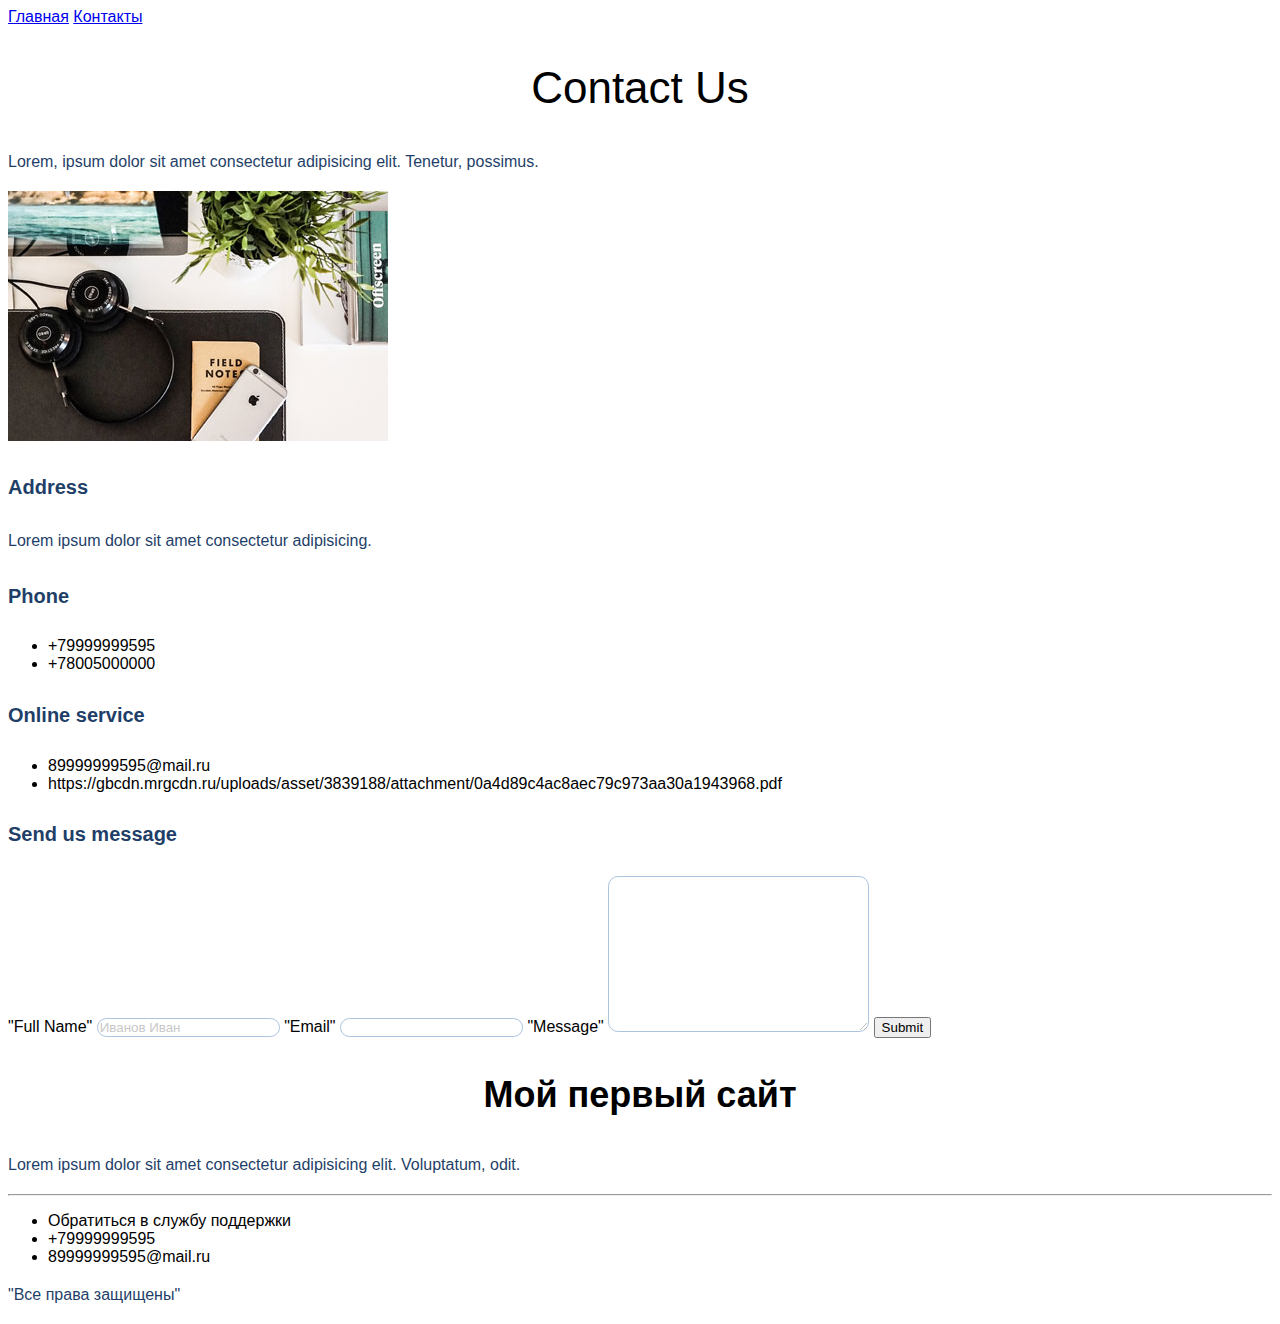
==== contact.html @ 719c1f3f "added classes & styles" ====
<!DOCTYPE html>
<html lang="en">

<head>
    <meta charset="UTF-8">
    <meta http-equiv="X-UA-Compatible" content="IE=edge">
    <meta name="viewport" content="width=device-width, initial-scale=1.0">
    <title>Document</title>
    <link rel="stylesheet" href="style.css">
</head>

<body>
    <div class="top">
        <div class="menu">
            <a href="index.html">Главная</a>
            <a href="contact.html">Контакты</a>
        </div>
    </div>
    <h2 class="heading_Contact">Contact Us</h2>
    <p class='paragraph'>Lorem, ipsum dolor sit amet consectetur adipisicing elit. Tenetur, possimus.</p>
    <img src="image/desktop.jpg" alt="desktop">
    <h4 class="heading_Small">Address</h4>
    <p class="paragraph">Lorem ipsum dolor sit amet consectetur adipisicing.</p>
    <h4 class="heading_Small">Phone</h4>
    <ul>
        <li>+79999999595</li>
        <li>+78005000000</li>
    </ul>
    <h4 class="heading_Small">Online service</h4>
    <ul>
        <li>89999999595@mail.ru</li>
        <li>https://gbcdn.mrgcdn.ru/uploads/asset/3839188/attachment/0a4d89c4ac8aec79c973aa30a1943968.pdf</li>
    </ul>
    <h4 class="heading_Small">Send us message</h4>
    <form action="#">
        "Full Name"
        <input class="input" type="text" placeholder="Иванов Иван">
        "Email"
        <input class="input" type="email">
        "Message"
        <textarea class="input" name="message" id="" cols="30" rows="10"></textarea>
        <button class=".button_Form" type="submit">Submit</button>
    </form>
    <script type="text/javascript" charset="utf-8" async
        src="https://api-maps.yandex.ru/services/constructor/1.0/js/?um=constructor%3Af380bbf35708a06330177590376b1c4d9c4ef897fdb4c2c6bf25a6682090e16a&amp;width=100%25&amp;height=400&amp;lang=ru_RU&amp;scroll=true"></script>

    <div class="footer">
        <h3 class="heading">Мой первый сайт</h3>
        <p class="paragraph">Lorem ipsum dolor sit amet consectetur adipisicing elit. Voluptatum, odit.</p>
        <hr>
        <ul>
            <li>Обратиться в службу поддержки</li>
            <li>+79999999595</li>
            <li>89999999595@mail.ru</li>
        </ul>
        <p class="paragraph">"Все права защищены"</p>
    </div>

</body>

</html>
---- style.css ----
* {
    font-family: sans-serif;
}

.paragraph {
    font-size: 16px;
    line-height: 26px;
    color: #1f3f68;
}
.heading_Top {
    font-size: 64px;
    color: #1f3f68;
}
.heading_Contact {
    font-weight: 500;
    font-size: 44px;
    text-align: center;
}
.heading {
    font-size: 36px;
    text-align: center;
}
.heading_Small {
    font-size: 20px;
    line-height: 30px;
    color: #1f3f68;
}
.input {
    border: 1px solid #356EAD;
    box-sizing: border-box;
    border-radius: 10px;
    opacity: 0.4;
}
.button_Form {
    background: #5a98d0;
    box-shadow: 5px 20px 50px rgba(16, 112, 177, 0.2); 
    border-radius: 10px;
    font-weight: 500;
    font-size: 16px;
    line-height: 26px;
    text-align: center;
    color: #fff;
    text-transform: uppercase;
}
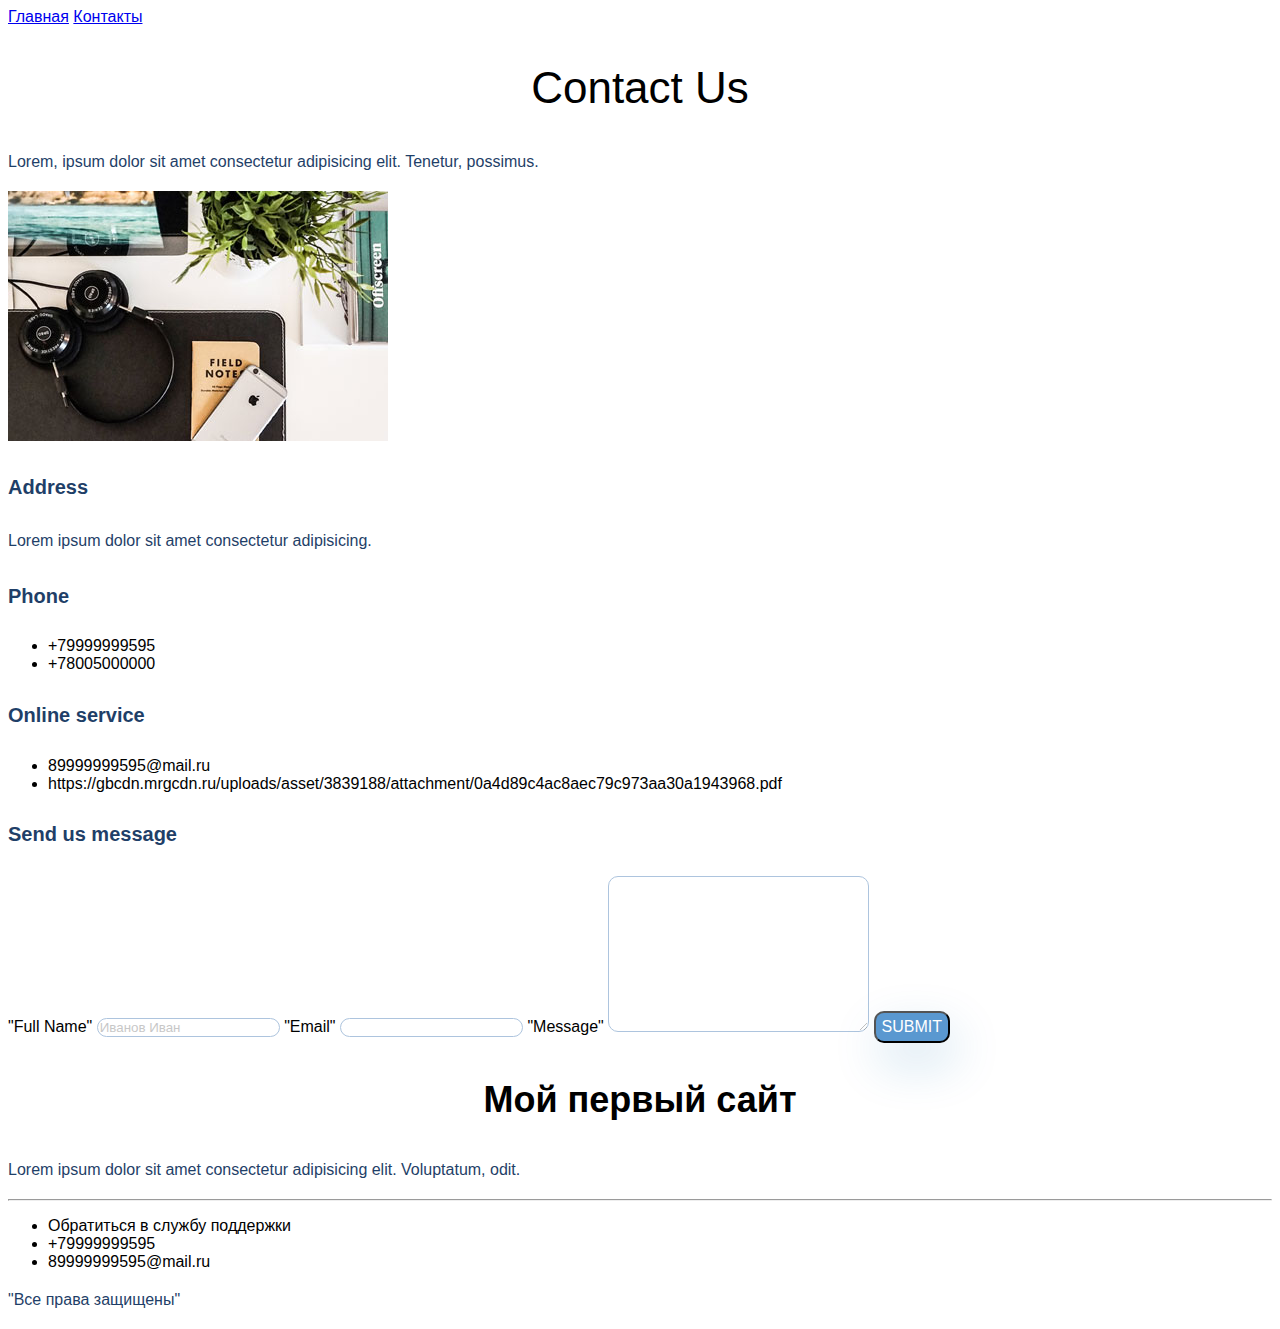
==== commit 67596c74: "some update contact.html" ====
--- a/contact.html
+++ b/contact.html
@@ -39,7 +39,7 @@
         <input class="input" type="email">
         "Message"
         <textarea class="input" name="message" id="" cols="30" rows="10"></textarea>
-        <button class=".button_Form" type="submit">Submit</button>
+        <button class="button_Form" type="submit">Submit</button>
     </form>
     <script type="text/javascript" charset="utf-8" async
         src="https://api-maps.yandex.ru/services/constructor/1.0/js/?um=constructor%3Af380bbf35708a06330177590376b1c4d9c4ef897fdb4c2c6bf25a6682090e16a&amp;width=100%25&amp;height=400&amp;lang=ru_RU&amp;scroll=true"></script>
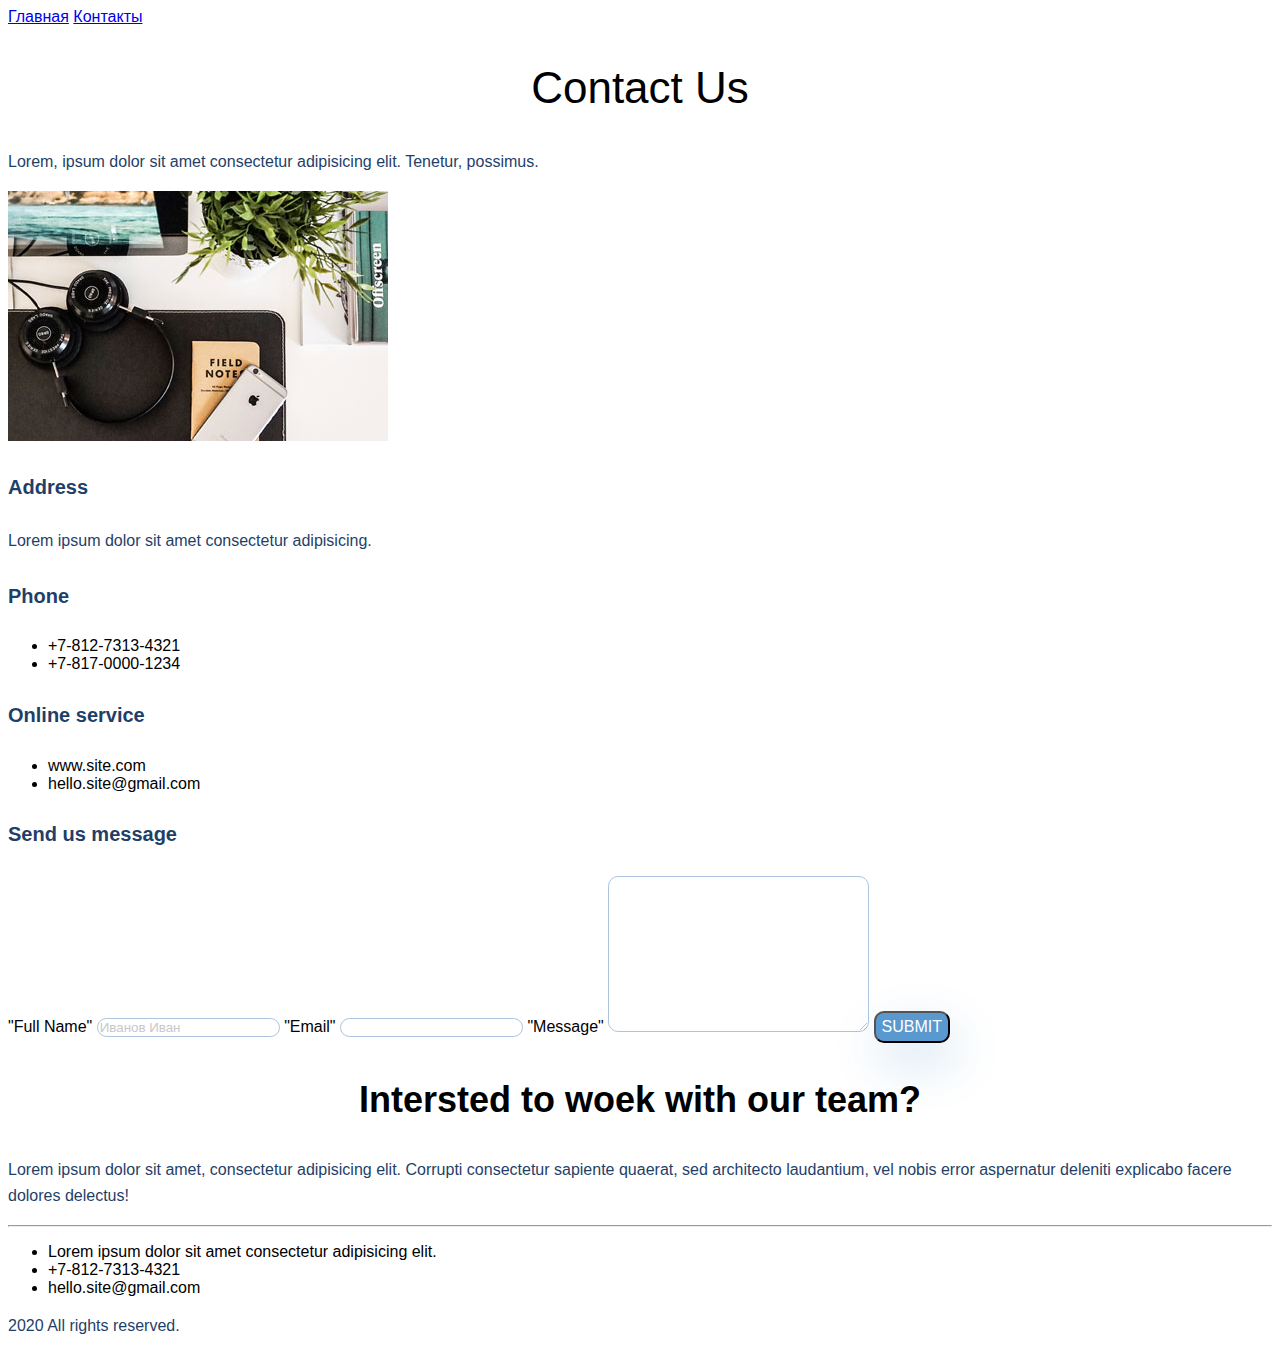
==== commit 99dbf8be: "added blocks contact.html & index.html" ====
--- a/contact.html
+++ b/contact.html
@@ -15,45 +15,67 @@
             <a href="index.html">Главная</a>
             <a href="contact.html">Контакты</a>
         </div>
+        <div class="top__text">
+            <h2 class="heading__contact-us">Contact Us</h2>
+            <p class='paragraph'>Lorem, ipsum dolor sit amet consectetur adipisicing elit. Tenetur, possimus.</p>
+        </div>
     </div>
-    <h2 class="heading_Contact">Contact Us</h2>
-    <p class='paragraph'>Lorem, ipsum dolor sit amet consectetur adipisicing elit. Tenetur, possimus.</p>
-    <img src="image/desktop.jpg" alt="desktop">
-    <h4 class="heading_Small">Address</h4>
-    <p class="paragraph">Lorem ipsum dolor sit amet consectetur adipisicing.</p>
-    <h4 class="heading_Small">Phone</h4>
-    <ul>
-        <li>+79999999595</li>
-        <li>+78005000000</li>
-    </ul>
-    <h4 class="heading_Small">Online service</h4>
-    <ul>
-        <li>89999999595@mail.ru</li>
-        <li>https://gbcdn.mrgcdn.ru/uploads/asset/3839188/attachment/0a4d89c4ac8aec79c973aa30a1943968.pdf</li>
-    </ul>
-    <h4 class="heading_Small">Send us message</h4>
-    <form action="#">
-        "Full Name"
-        <input class="input" type="text" placeholder="Иванов Иван">
-        "Email"
-        <input class="input" type="email">
-        "Message"
-        <textarea class="input" name="message" id="" cols="30" rows="10"></textarea>
-        <button class="button_Form" type="submit">Submit</button>
-    </form>
-    <script type="text/javascript" charset="utf-8" async
-        src="https://api-maps.yandex.ru/services/constructor/1.0/js/?um=constructor%3Af380bbf35708a06330177590376b1c4d9c4ef897fdb4c2c6bf25a6682090e16a&amp;width=100%25&amp;height=400&amp;lang=ru_RU&amp;scroll=true"></script>
+
+    <div class="contact__block">
+        <div class="contact__block_info">
+            <img src="image/desktop.jpg" alt="desktop">
+            <h4 class="heading__small">Address</h4>
+            <p class="paragraph">Lorem ipsum dolor sit amet consectetur adipisicing.</p>
+            <h4 class="heading__small">Phone</h4>
+            <ul>
+                <li>+7-812-7313-4321</li>
+                <li>+7-817-0000-1234</li>
+            </ul>
+            <h4 class="heading__small">Online service</h4>
+            <ul>
+                <li>www.site.com</li>
+                <li>hello.site@gmail.com</li>
+            </ul>
+        </div>
+        <div class="form__block">
+            <h4 class="heading__small">Send us message</h4>
+            <form action="#">
+                "Full Name"
+                <input class="input" type="text" placeholder="Иванов Иван">
+                "Email"
+                <input class="input" type="email">
+                "Message"
+                <textarea class="input" name="message" id="" cols="30" rows="10"></textarea>
+                <button class="button__form" type="submit">Submit</button>
+            </form>
+        </div>
+    </div>
+
+    <div class="map">
+        <script type="text/javascript" charset="utf-8" async
+            src="https://api-maps.yandex.ru/services/constructor/1.0/js/?um=constructor%3Af380bbf35708a06330177590376b1c4d9c4ef897fdb4c2c6bf25a6682090e16a&amp;width=100%25&amp;height=400&amp;lang=ru_RU&amp;scroll=true"></script>
+    </div>
 
     <div class="footer">
-        <h3 class="heading">Мой первый сайт</h3>
-        <p class="paragraph">Lorem ipsum dolor sit amet consectetur adipisicing elit. Voluptatum, odit.</p>
+        <div class="footer__top">
+            <div class="footer__text">
+                <h3 class="heading">Intersted to woek with our team?</h3>
+                <p class="paragraph">Lorem ipsum dolor sit amet, consectetur adipisicing elit. Corrupti consectetur
+                    sapiente quaerat, sed architecto laudantium, vel nobis error aspernatur deleniti explicabo facere
+                    dolores delectus!</p>
+            </div>
+        </div>
         <hr>
-        <ul>
-            <li>Обратиться в службу поддержки</li>
-            <li>+79999999595</li>
-            <li>89999999595@mail.ru</li>
-        </ul>
-        <p class="paragraph">"Все права защищены"</p>
+        <div class="footer__low">
+            <ul>
+                <li>Lorem ipsum dolor sit amet consectetur adipisicing elit.</li>
+                <li>+7-812-7313-4321</li>
+                <li>hello.site@gmail.com</li>
+            </ul>
+            <div class="copy__block">
+                <p class="paragraph">2020 All rights reserved.</p>
+            </div>
+        </div>
     </div>
 
 </body>
--- a/style.css
+++ b/style.css
@@ -7,11 +7,11 @@
     line-height: 26px;
     color: #1f3f68;
 }
-.heading_Top {
+.top__heading {
     font-size: 64px;
     color: #1f3f68;
 }
-.heading_Contact {
+.heading__contact-us {
     font-weight: 500;
     font-size: 44px;
     text-align: center;
@@ -20,7 +20,7 @@
     font-size: 36px;
     text-align: center;
 }
-.heading_Small {
+.heading__small {
     font-size: 20px;
     line-height: 30px;
     color: #1f3f68;
@@ -31,7 +31,7 @@
     border-radius: 10px;
     opacity: 0.4;
 }
-.button_Form {
+.button__form {
     background: #5a98d0;
     box-shadow: 5px 20px 50px rgba(16, 112, 177, 0.2); 
     border-radius: 10px;
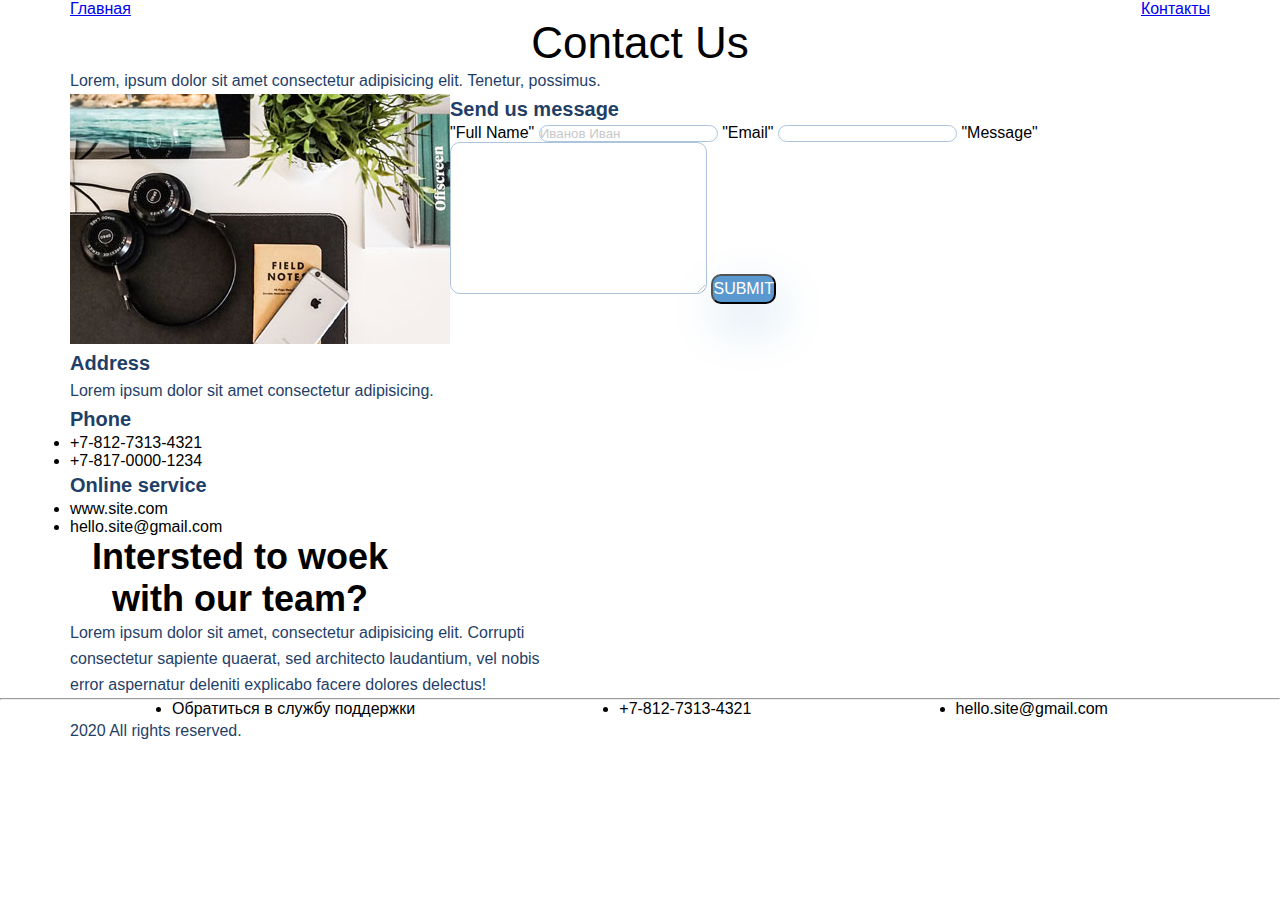
==== commit 021c4438: "some update from lesson-5" ====
--- a/contact.html
+++ b/contact.html
@@ -11,17 +11,20 @@
 
 <body>
     <div class="top">
-        <div class="menu">
+        <div class="menu container">
             <a href="index.html">Главная</a>
             <a href="contact.html">Контакты</a>
         </div>
-        <div class="top__text">
-            <h2 class="heading__contact-us">Contact Us</h2>
-            <p class='paragraph'>Lorem, ipsum dolor sit amet consectetur adipisicing elit. Tenetur, possimus.</p>
+        <div class="container">
+            <div class="top__text">
+                <h2 class="heading__contact-us">Contact Us</h2>
+                <p class='paragraph'>Lorem, ipsum dolor sit amet consectetur adipisicing elit. Tenetur, possimus.</p>
+            </div>
         </div>
+
     </div>
 
-    <div class="contact__block">
+    <div class="contact__block container">
         <div class="contact__block_info">
             <img src="image/desktop.jpg" alt="desktop">
             <h4 class="heading__small">Address</h4>
@@ -51,24 +54,25 @@
         </div>
     </div>
 
-    <div class="map">
+    <div class="map container">
         <script type="text/javascript" charset="utf-8" async
             src="https://api-maps.yandex.ru/services/constructor/1.0/js/?um=constructor%3Af380bbf35708a06330177590376b1c4d9c4ef897fdb4c2c6bf25a6682090e16a&amp;width=100%25&amp;height=400&amp;lang=ru_RU&amp;scroll=true"></script>
     </div>
 
     <div class="footer">
-        <div class="footer__top">
+        <div class="footer__top container">
             <div class="footer__text">
-                <h3 class="heading">Intersted to woek with our team?</h3>
-                <p class="paragraph">Lorem ipsum dolor sit amet, consectetur adipisicing elit. Corrupti consectetur
+                <h3 class="footer__heading heading">Intersted to woek with our team?</h3>
+                <p class="footer__paragraph paragraph">Lorem ipsum dolor sit amet, consectetur adipisicing elit.
+                    Corrupti consectetur
                     sapiente quaerat, sed architecto laudantium, vel nobis error aspernatur deleniti explicabo facere
                     dolores delectus!</p>
             </div>
         </div>
         <hr>
-        <div class="footer__low">
-            <ul>
-                <li>Lorem ipsum dolor sit amet consectetur adipisicing elit.</li>
+        <div class="footer__low container">
+            <ul class="footer__list">
+                <li>Обратиться в службу поддержки</li>
                 <li>+7-812-7313-4321</li>
                 <li>hello.site@gmail.com</li>
             </ul>
--- a/style.css
+++ b/style.css
@@ -1,6 +1,16 @@
 * {
     font-family: sans-serif;
+    margin: 0;
+    padding: 0;
 }
+ .container {
+     width: 1140px;
+     margin: 0 auto;
+ } 
+ .menu {
+     display: flex;
+     justify-content: space-between;
+ }
 
 .paragraph {
     font-size: 16px;
@@ -10,6 +20,17 @@
 .top__heading {
     font-size: 64px;
     color: #1f3f68;
+    width: 510px;
+}
+.top__paragraph {
+    width: 425px;
+}
+.what-we-do__cards {
+    display: flex;
+    justify-content: space-around;
+}
+.card {
+    width: 359px;
 }
 .heading__contact-us {
     font-weight: 500;
@@ -19,6 +40,10 @@
 .heading {
     font-size: 36px;
     text-align: center;
+}
+.contact__block {
+    display: flex;
+    justify-content: space-between;
 }
 .heading__small {
     font-size: 20px;
@@ -42,3 +67,13 @@
     color: #fff;
     text-transform: uppercase;
 }
+.footer__heading {
+    width: 340px;
+}
+.footer__paragraph {
+    width: 495px;
+}
+.footer__list {
+    display: flex;
+    justify-content: space-around;
+}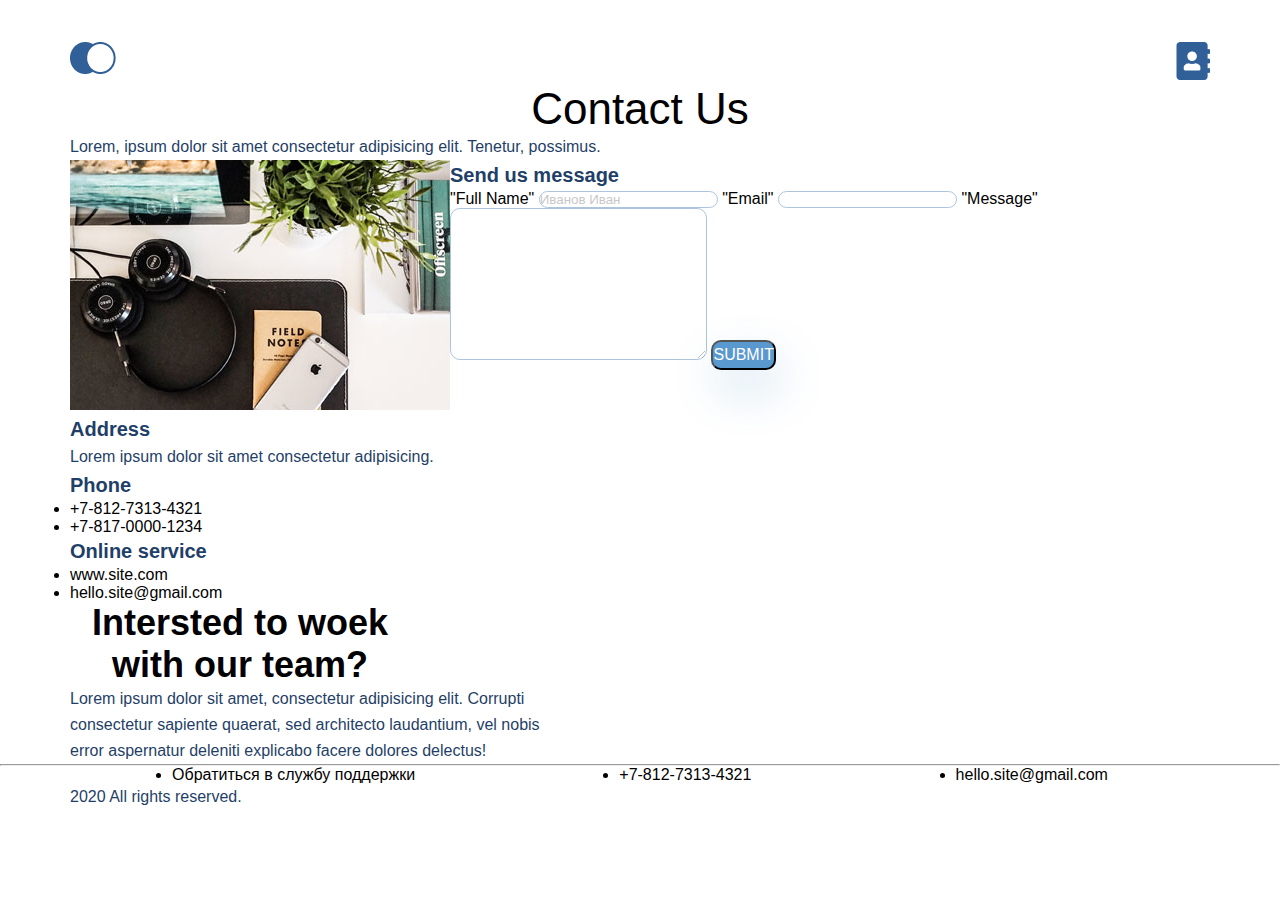
==== commit 25de3237: "made the first block of the home page" ====
--- a/contact.html
+++ b/contact.html
@@ -10,10 +10,10 @@
 </head>
 
 <body>
-    <div class="top">
+    <div class="top__contact">
         <div class="menu container">
-            <a href="index.html">Главная</a>
-            <a href="contact.html">Контакты</a>
+            <a href="index.html"><img src="image/home.png" alt="icon"></a>
+            <a href="contact.html"><img src="image/contact.png" alt=""></a>
         </div>
         <div class="container">
             <div class="top__text">
--- a/style.css
+++ b/style.css
@@ -3,15 +3,30 @@
     margin: 0;
     padding: 0;
 }
+.top {
+    background: linear-gradient(0deg, #EBF3FB 8.84%, rgba(152, 195, 232, 0) 31.12%);
+}
  .container {
      width: 1140px;
      margin: 0 auto;
  } 
+ .top__content {
+     display: flex;
+     flex-direction: column;
+ }
  .menu {
      display: flex;
      justify-content: space-between;
+     padding-top: 42px;
  }
-
+.top__info {
+    padding-top: 115px;
+    padding-bottom: 190px;
+    flex-grow: 1;
+    background: url(image/illustration.png);
+    background-repeat: no-repeat;
+    background-position: right center;
+}
 .paragraph {
     font-size: 16px;
     line-height: 26px;
@@ -21,9 +36,34 @@
     font-size: 64px;
     color: #1f3f68;
     width: 510px;
+    font-weight: 300;
+    line-height: 74px;
+    letter-spacing: 0.04em;
+    padding-bottom: 32px;
 }
 .top__paragraph {
     width: 425px;
+    font-weight: 400;
+    line-height: 26px;
+    font-size: 16px;
+    letter-spacing: 0.05em;
+    opacity: 0.6;
+    color: #1F3F68;
+    padding-bottom: 71px;
+}
+.top__button {
+    font-weight: 400;
+    line-height: 26px;
+    font-size: 16px;
+    letter-spacing: 0.04em;
+    text-align: center;
+    color: #FFFFFF;
+    background: #5A98D0;
+    border-radius: 10px;
+    box-shadow: 5px 10px 20px rgba(53, 110, 173, 0.2);
+    text-decoration: none;
+    padding: 15px 50px;
+    display: inline-block;
 }
 .what-we-do__cards {
     display: flex;
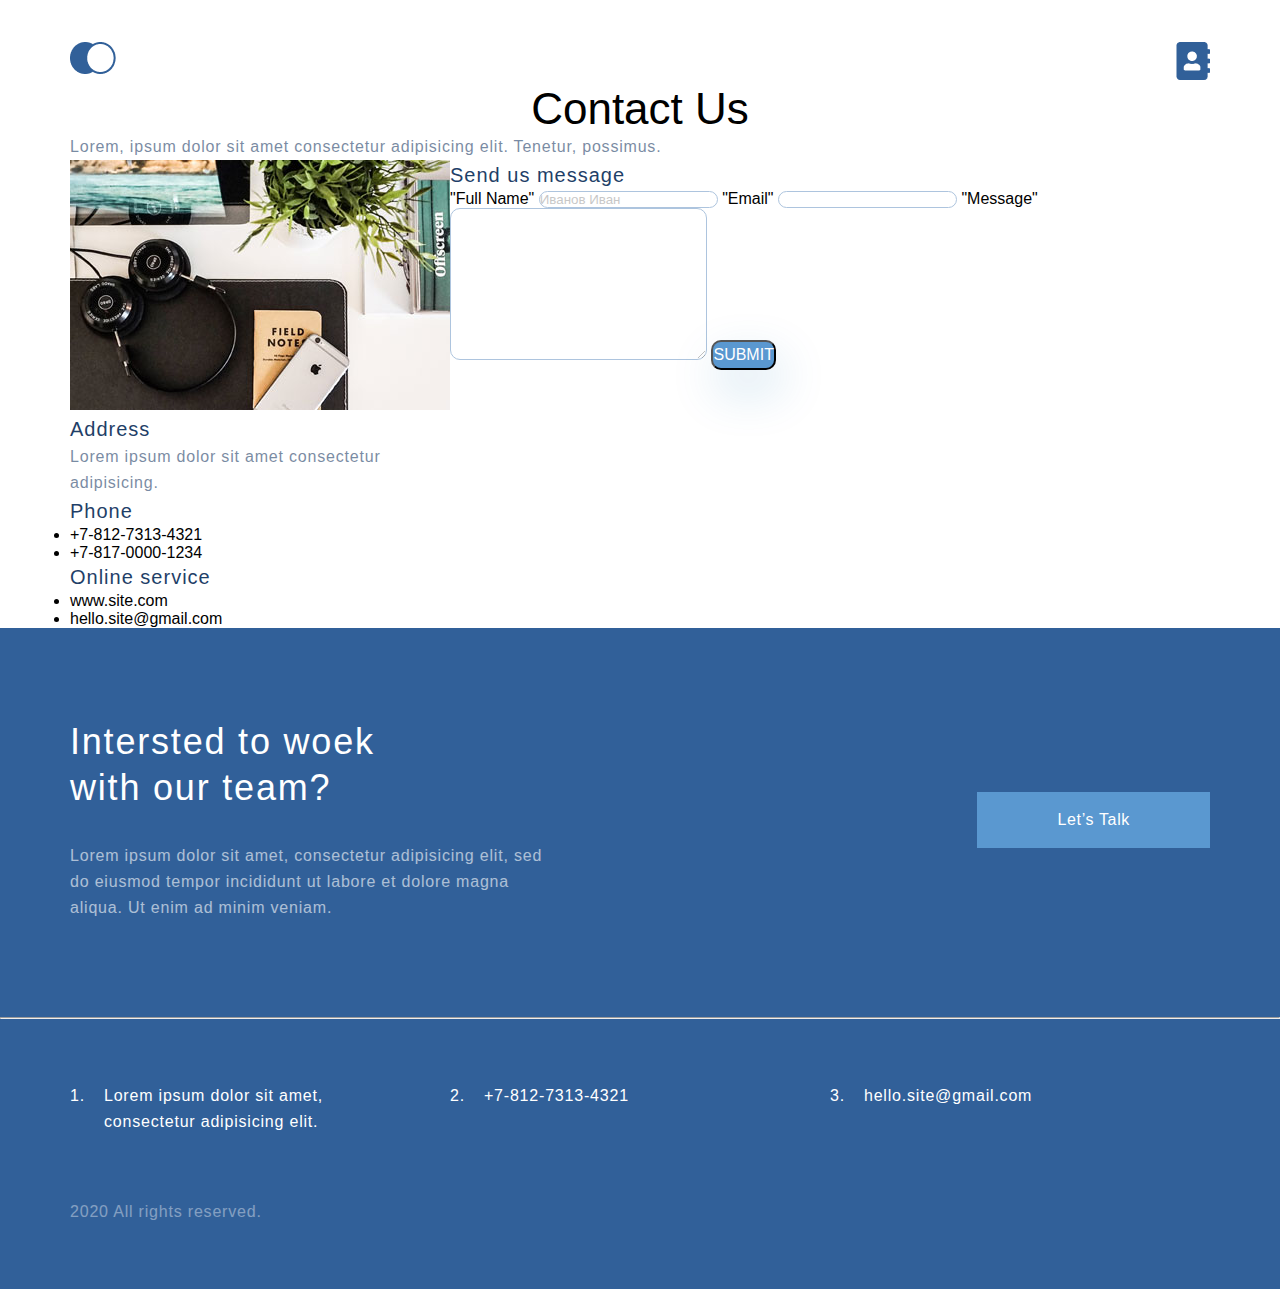
==== commit 1ef31658: "made the footer" ====
--- a/contact.html
+++ b/contact.html
@@ -63,25 +63,27 @@
         <div class="footer__top container">
             <div class="footer__text">
                 <h3 class="footer__heading heading">Intersted to woek with our team?</h3>
-                <p class="footer__paragraph paragraph">Lorem ipsum dolor sit amet, consectetur adipisicing elit.
-                    Corrupti consectetur
-                    sapiente quaerat, sed architecto laudantium, vel nobis error aspernatur deleniti explicabo facere
-                    dolores delectus!</p>
+                <p class="footer__paragraph paragraph">Lorem ipsum dolor sit amet, consectetur adipisicing elit, sed do
+                    eiusmod tempor incididunt ut labore et dolore magna aliqua. Ut enim ad minim veniam.</p>
             </div>
+            <a class="footer__link" href="#">Let’s Talk</a>
         </div>
         <hr>
         <div class="footer__low container">
-            <ul class="footer__list">
-                <li>Обратиться в службу поддержки</li>
-                <li>+7-812-7313-4321</li>
-                <li>hello.site@gmail.com</li>
-            </ul>
+            <div class="footer__list">
+                <span class="list__item list__item-1">Lorem ipsum dolor sit amet, consectetur adipisicing
+                    elit.</span>
+                <span class="list__item list__item-2">+7-812-7313-4321</span>
+                <span class="list__item list__item-3">hello.site@gmail.com</span>
+            </div>
             <div class="copy__block">
-                <p class="paragraph">2020 All rights reserved.</p>
+                <p class="copy__text">2020 All rights reserved.</p>
             </div>
         </div>
     </div>
 
+
+
 </body>
 
 </html>--- a/style.css
+++ b/style.css
@@ -3,22 +3,27 @@
     margin: 0;
     padding: 0;
 }
+
 .top {
     background: linear-gradient(0deg, #EBF3FB 8.84%, rgba(152, 195, 232, 0) 31.12%);
 }
- .container {
-     width: 1140px;
-     margin: 0 auto;
- } 
- .top__content {
-     display: flex;
-     flex-direction: column;
- }
- .menu {
-     display: flex;
-     justify-content: space-between;
-     padding-top: 42px;
- }
+
+.container {
+    width: 1140px;
+    margin: 0 auto;
+}
+
+.top__content {
+    display: flex;
+    flex-direction: column;
+}
+
+.menu {
+    display: flex;
+    justify-content: space-between;
+    padding-top: 42px;
+}
+
 .top__info {
     padding-top: 115px;
     padding-bottom: 190px;
@@ -27,11 +32,16 @@
     background-repeat: no-repeat;
     background-position: right center;
 }
+
 .paragraph {
-    font-size: 16px;
-    line-height: 26px;
-    color: #1f3f68;
-}
+    font-weight: 400;
+    line-height: 26px;
+    font-size: 16px;
+    letter-spacing: 0.05em;
+    color: #1F3F68;
+    opacity: 0.6;
+}
+
 .top__heading {
     font-size: 64px;
     color: #1f3f68;
@@ -41,6 +51,7 @@
     letter-spacing: 0.04em;
     padding-bottom: 32px;
 }
+
 .top__paragraph {
     width: 425px;
     font-weight: 400;
@@ -51,6 +62,7 @@
     color: #1F3F68;
     padding-bottom: 71px;
 }
+
 .top__button {
     font-weight: 400;
     line-height: 26px;
@@ -65,40 +77,161 @@
     padding: 15px 50px;
     display: inline-block;
 }
-.what-we-do__cards {
+
+.what-we-do__heading {
+    font-weight: 300;
+    color: #000000;
+    line-height: 46px;
+    text-align: center;
+    letter-spacing: 0.05em;
+    font-size: 36px;
+    padding-top: 64px;
+    padding-bottom: 64px;
+}
+
+.what-we-do__content {
     display: flex;
     justify-content: space-around;
-}
+    padding-bottom: 64px;
+}
+
 .card {
+    height: 480px;
+    display: flex;
+    flex-direction: column;
     width: 359px;
-}
-.heading__contact-us {
-    font-weight: 500;
-    font-size: 44px;
-    text-align: center;
-}
-.heading {
-    font-size: 36px;
-    text-align: center;
-}
-.contact__block {
-    display: flex;
-    justify-content: space-between;
-}
+    background: #FFFFFF;
+    border-radius: 10px;
+    box-shadow: 5px 20px 50px rgba(16, 112, 177, 0.2);
+    box-sizing: border-box;
+    padding: 44px 32px;
+}
+
+.card__image {
+    align-self: center;
+}
+
+.card__link {
+    text-decoration: none;
+    font-weight: 400;
+    font-size: 14px;
+    line-height: 30px;
+    letter-spacing: 0.05em;
+    color: #5A98D0;
+}
+
 .heading__small {
     font-size: 20px;
     line-height: 30px;
     color: #1f3f68;
-}
+    font-weight: 400;
+    letter-spacing: 0.05em;
+}
+
+.card__heading {
+    padding-top: 48px;
+    padding-bottom: 15px;
+}
+
+.card__link {
+    margin-top: 27px;
+}
+
+.project {
+    display: flex;
+    flex-direction: column;
+    padding-bottom: 64px;
+}
+
+.project__heading {
+    font-weight: 300;
+    line-height: 46px;
+    text-align: center;
+    letter-spacing: 0.05em;
+    color: #000000;
+    font-size: 36px;
+    padding-bottom: 32px;
+}
+
+.project__text {
+    text-align: center;
+    padding-bottom: 64px;
+}
+
+.project__smart_img {
+    position: relative;
+}
+
+.project__smart_text {
+    font-weight: 400;
+    line-height: 46px;
+    font-size: 32px;
+    color: #FFFFFF;
+    text-align: right;
+    letter-spacing: 0.05em;
+    position: absolute;
+    top: 64px;
+    right: 64px;
+}
+
+.project__app {
+    display: flex;
+    justify-content: space-between;
+    margin-top: 32px;
+}
+
+.project__app_sparklite {
+    position: relative;
+}
+
+.project__app_sparklite_text {
+    position: absolute;
+    font-weight: 400;
+    line-height: 46px;
+    letter-spacing: 0.05em;
+    color: #FFFFFF;
+    font-size: 28px;
+    top: 32px;
+    left: 32px;
+}
+
+.project__app_car {
+    position: relative;
+}
+
+.project__app_car_text {
+    position: absolute;
+    font-weight: 400;
+    line-height: 46px;
+    letter-spacing: 0.05em;
+    color: #FFFFFF;
+    font-size: 28px;
+    top: 32px;
+    left: 32px;
+}
+
+/*Contact*/
+.heading__contact-us {
+    font-weight: 500;
+    font-size: 44px;
+    text-align: center;
+}
+
+.contact__block {
+    display: flex;
+    justify-content: space-between;
+}
+
 .input {
     border: 1px solid #356EAD;
     box-sizing: border-box;
     border-radius: 10px;
     opacity: 0.4;
 }
+
 .button__form {
     background: #5a98d0;
-    box-shadow: 5px 20px 50px rgba(16, 112, 177, 0.2); 
+    box-shadow: 5px 20px 50px rgba(16, 112, 177, 0.2);
     border-radius: 10px;
     font-weight: 500;
     font-size: 16px;
@@ -107,13 +240,88 @@
     color: #fff;
     text-transform: uppercase;
 }
+/*FOOTER*/
+.footer {
+    background: #316099;
+}
+.footer__top {
+    padding-top: 91px;
+    padding-bottom: 96px;
+    display: flex;
+    justify-content: space-between;
+}
 .footer__heading {
     width: 340px;
+    font-weight: 400;
+    line-height: 46px;
+    letter-spacing: 0.05em;
+    color: #FFFFFF;
+    font-size: 36px;
+    padding-bottom: 32px;
 }
 .footer__paragraph {
     width: 495px;
+    font-weight: 400;
+    line-height: 26px;
+    letter-spacing: 0.05em;
+    color: #FFFFFF;
+    opacity: 0.6;
+    font-size: 16px;
+}
+.footer__link {
+    font-weight: 400;
+    height: 26px;
+    display: inline-block;
+    line-height: 26px;
+    text-align: center;
+    letter-spacing: 0.04em;
+    color: #FFFFFF;
+    font-size: 16px;
+    background: #5A98D0;
+    padding: 15px 80px;
+    text-decoration: none;
+    align-self: center;
+}
+.footer__low {
+    padding-top: 64px;
+    padding-bottom: 64px;
 }
 .footer__list {
     display: flex;
-    justify-content: space-around;
-}+    justify-content: flex-start;
+    font-weight: 400;
+    line-height: 26px;
+    letter-spacing: 0.05em;
+    color: #FFFFFF;
+    font-size: 16px;
+    padding-bottom: 64px;
+}
+.list__item {
+    width: 316px;
+    margin-right: 32px;
+    flex-grow: 1;
+    display: flex;
+}
+.list__item-1::before {
+    content: "1.";
+    margin-right: 19px;
+    display: block;
+}
+.list__item-2::before {
+    content: "2.";
+    margin-right: 19px;
+    display: block;
+}
+.list__item-3::before {
+    content: "3.";
+    margin-right: 19px;
+    display: block;
+}
+.copy__text {
+    font-weight: 400;
+    line-height: 26px;
+    letter-spacing: 0.05em;
+    color: #FFFFFF;
+    opacity: 0.4;
+    font-size: 16px;
+}
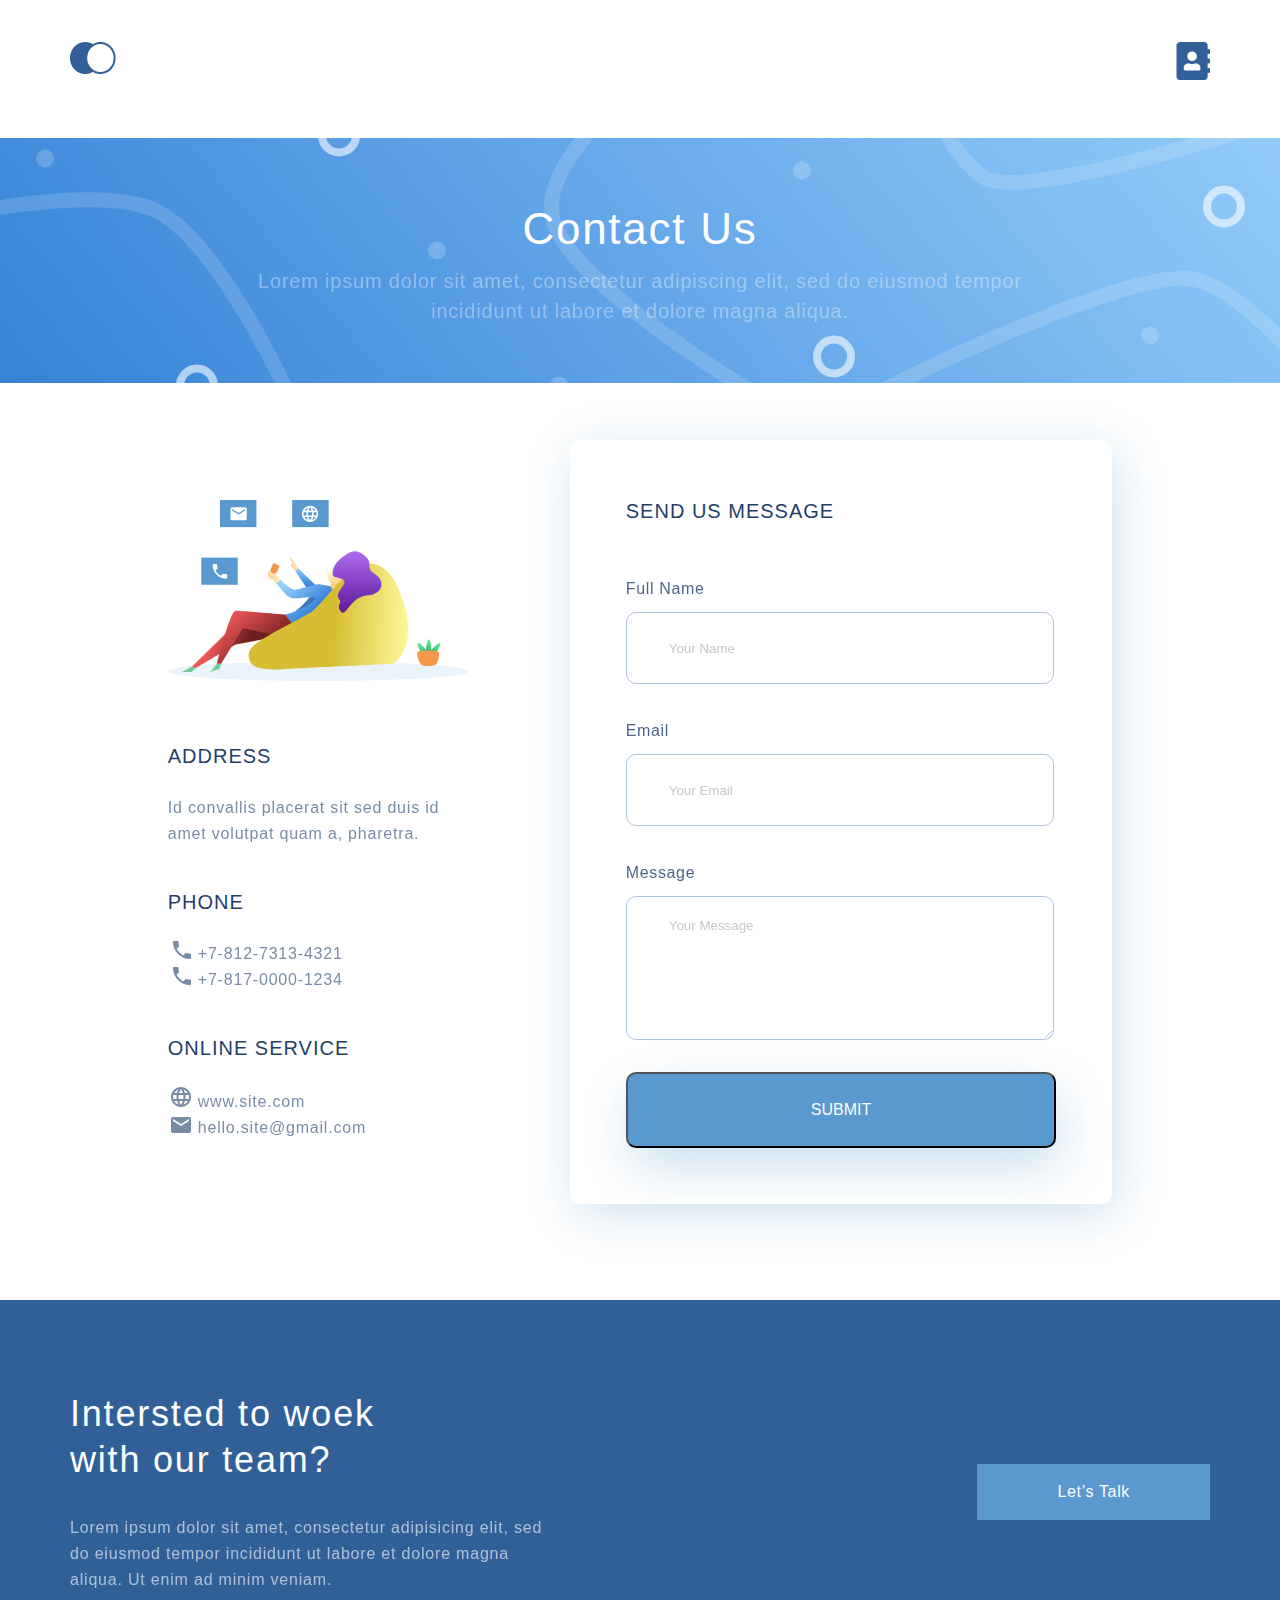
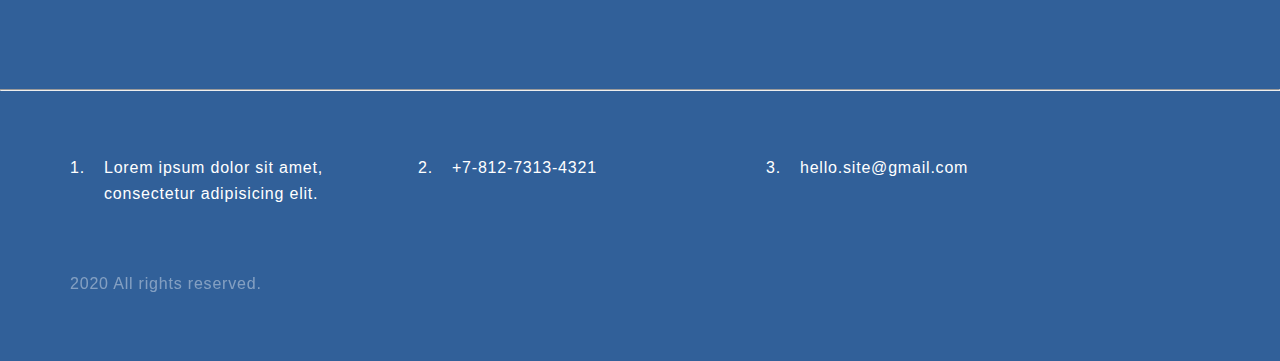
==== commit e1932081: "finished contact page" ====
--- a/contact.html
+++ b/contact.html
@@ -11,14 +11,16 @@
 
 <body>
     <div class="top__contact">
-        <div class="menu container">
+        <div class="menu container contact__menu">
             <a href="index.html"><img src="image/home.png" alt="icon"></a>
             <a href="contact.html"><img src="image/contact.png" alt=""></a>
         </div>
-        <div class="container">
-            <div class="top__text">
-                <h2 class="heading__contact-us">Contact Us</h2>
-                <p class='paragraph'>Lorem, ipsum dolor sit amet consectetur adipisicing elit. Tenetur, possimus.</p>
+        <div class="contact-us">
+            <div class="container">
+                <h2 class="contact-us__heading">Contact Us</h2>
+                <p class='contact-us__text paragraph'>Lorem ipsum dolor sit amet, consectetur adipiscing elit, sed do
+                    eiusmod tempor
+                    incididunt ut labore et dolore magna aliqua.</p>
             </div>
         </div>
 
@@ -26,29 +28,30 @@
 
     <div class="contact__block container">
         <div class="contact__block_info">
-            <img src="image/desktop.jpg" alt="desktop">
-            <h4 class="heading__small">Address</h4>
-            <p class="paragraph">Lorem ipsum dolor sit amet consectetur adipisicing.</p>
-            <h4 class="heading__small">Phone</h4>
-            <ul>
+            <img src="image/form-image.svg" alt="desktop">
+            <h4 class="heading__mini address__info info">Address</h4>
+            <p class="paragraph address__text">Id convallis placerat sit sed duis id amet volutpat quam a, pharetra.</p>
+            <h4 class="heading__mini info">Phone</h4>
+            <ul class="phone__list paragraph">
                 <li>+7-812-7313-4321</li>
                 <li>+7-817-0000-1234</li>
             </ul>
-            <h4 class="heading__small">Online service</h4>
-            <ul>
-                <li>www.site.com</li>
-                <li>hello.site@gmail.com</li>
+            <h4 class="heading__mini info">Online service</h4>
+            <ul class="online__list paragraph">
+                <li class="site__info">www.site.com</li>
+                <li class="email__info">hello.site@gmail.com</li>
             </ul>
         </div>
         <div class="form__block">
-            <h4 class="heading__small">Send us message</h4>
-            <form action="#">
-                "Full Name"
-                <input class="input" type="text" placeholder="Иванов Иван">
-                "Email"
-                <input class="input" type="email">
-                "Message"
-                <textarea class="input" name="message" id="" cols="30" rows="10"></textarea>
+            <h4 class="form__block_heading heading__mini">Send us message</h4>
+            <form class="form" action="#">
+                <label for="name" class="form__text">Full Name</label>
+                <input id="name" class="form__input" type="text" placeholder="Your Name">
+                <label for="email" class="form__text">Email</label>
+                <input id="email" class="form__input" type="email" placeholder="Your Email">
+                <label for="message" class="form__text">Message</label>
+                <textarea class="form__input form__input_text" name="message" id="message" cols="30" rows="10"
+                    placeholder="Your Message"></textarea>
                 <button class="button__form" type="submit">Submit</button>
             </form>
         </div>
--- a/style.css
+++ b/style.css
@@ -4,12 +4,22 @@
     padding: 0;
 }
 
+.wrapper {
+    display: flex;
+    flex-direction: column;
+    height: 100vh;
+}
+
+.content {
+    flex-grow: 1;
+}
+
 .top {
     background: linear-gradient(0deg, #EBF3FB 8.84%, rgba(152, 195, 232, 0) 31.12%);
 }
 
 .container {
-    width: 1140px;
+    max-width: 1140px;
     margin: 0 auto;
 }
 
@@ -31,6 +41,7 @@
     background: url(image/illustration.png);
     background-repeat: no-repeat;
     background-position: right center;
+    background-size: 44%;
 }
 
 .paragraph {
@@ -45,7 +56,7 @@
 .top__heading {
     font-size: 64px;
     color: #1f3f68;
-    width: 510px;
+    max-width: 510px;
     font-weight: 300;
     line-height: 74px;
     letter-spacing: 0.04em;
@@ -53,7 +64,7 @@
 }
 
 .top__paragraph {
-    width: 425px;
+    max-width: 425px;
     font-weight: 400;
     line-height: 26px;
     font-size: 16px;
@@ -96,10 +107,10 @@
 }
 
 .card {
-    height: 480px;
+    max-height: 480px;
     display: flex;
     flex-direction: column;
-    width: 359px;
+    max-width: 359px;
     background: #FFFFFF;
     border-radius: 10px;
     box-shadow: 5px 20px 50px rgba(16, 112, 177, 0.2);
@@ -120,12 +131,13 @@
     color: #5A98D0;
 }
 
-.heading__small {
+.heading__mini {
     font-size: 20px;
     line-height: 30px;
     color: #1f3f68;
     font-weight: 400;
     letter-spacing: 0.05em;
+    text-transform: uppercase;
 }
 
 .card__heading {
@@ -140,7 +152,7 @@
 .project {
     display: flex;
     flex-direction: column;
-    padding-bottom: 64px;
+    margin-bottom: 64px;
 }
 
 .project__heading {
@@ -155,10 +167,13 @@
 
 .project__text {
     text-align: center;
-    padding-bottom: 64px;
-}
-
-.project__smart_img {
+}
+
+.project__box {
+    padding-top: 64px;
+}
+
+.project__smart {
     position: relative;
 }
 
@@ -182,9 +197,10 @@
 
 .project__app_sparklite {
     position: relative;
-}
-
-.project__app_sparklite_text {
+    margin-right: 32px;
+}
+
+.project__app_text {
     position: absolute;
     font-weight: 400;
     line-height: 46px;
@@ -199,34 +215,125 @@
     position: relative;
 }
 
-.project__app_car_text {
-    position: absolute;
-    font-weight: 400;
-    line-height: 46px;
-    letter-spacing: 0.05em;
-    color: #FFFFFF;
-    font-size: 28px;
-    top: 32px;
-    left: 32px;
+.project__img {
+    width: 100%;
 }
 
 /*Contact*/
-.heading__contact-us {
+.contact-us {
+    padding-top: 54px;
+    padding-bottom: 57px;
+    background: url(image/contactus.svg);
+    background-position: center;
+    background-repeat: no-repeat;
+    margin-top: 54px;
+    margin-bottom: 57px;
+}
+
+.contact-us__heading {
     font-weight: 500;
     font-size: 44px;
+    line-height: 74px;
+    letter-spacing: 0.04em;
     text-align: center;
+    color: #FFFFFF;
+}
+
+.contact-us__text {
+    font-weight: 400;
+    line-height: 30px;
+    font-size: 20px;
+    letter-spacing: 0.04em;
+    text-align: center;
+    color: rgba(255, 255, 255, 0.6);
+    margin-left: 160px;
+    margin-right: 160px;
 }
 
 .contact__block {
     display: flex;
-    justify-content: space-between;
-}
-
-.input {
+    justify-content: center;
+    padding-bottom: 96px;
+}
+
+.contact__block_info {
+    padding-top: 60px;
+    margin-right: 101px;
+}
+
+.address__info {
+    padding-top: 56px;
+
+}
+
+.address__text {
+    max-width: 299px;
+    margin-bottom: 40px;
+}
+
+.info {
+    padding-bottom: 24px;
+}
+
+.phone__list {
+    margin-bottom: 40px;
+    list-style-image: url(image/phone.svg);
+    padding-left: 30px;
+}
+
+.online__list {
+    padding-left: 30px;
+}
+
+.email__info {
+    list-style-image: url(image/letter.svg);
+}
+
+.site__info {
+    list-style-image: url(image/globe.svg);
+}
+
+.form__block {
+    background: #FFFFFF;
+    border-radius: 10px;
+    box-shadow: 5px 10px 50px rgba(16, 112, 177, 0.2);
+    box-sizing: border-box;
+    padding: 56px;
+}
+
+.form {
+    display: flex;
+    flex-direction: column;
+}
+
+.form__block_heading {
+    padding-bottom: 48px;
+}
+
+.form__text {
+    font-weight: 400;
+    line-height: 30px;
+    font-size: 16px;
+    letter-spacing: 0.04em;
+    opacity: 0.8;
+    color: #1F3F68;
+    padding-bottom: 8px;
+}
+
+.form__input {
     border: 1px solid #356EAD;
     box-sizing: border-box;
     border-radius: 10px;
     opacity: 0.4;
+    margin-bottom: 32px;
+    width: 428px;
+    height: 72px;
+    padding-left: 42px;
+}
+
+.form__input_text {
+    height: 144px;
+    padding-top: 21px;
 }
 
 .button__form {
@@ -239,19 +346,23 @@
     text-align: center;
     color: #fff;
     text-transform: uppercase;
-}
+    padding: 23px 183px;
+}
+
 /*FOOTER*/
 .footer {
     background: #316099;
 }
+
 .footer__top {
     padding-top: 91px;
     padding-bottom: 96px;
     display: flex;
     justify-content: space-between;
 }
+
 .footer__heading {
-    width: 340px;
+    max-width: 340px;
     font-weight: 400;
     line-height: 46px;
     letter-spacing: 0.05em;
@@ -259,8 +370,9 @@
     font-size: 36px;
     padding-bottom: 32px;
 }
+
 .footer__paragraph {
-    width: 495px;
+    max-width: 495px;
     font-weight: 400;
     line-height: 26px;
     letter-spacing: 0.05em;
@@ -268,9 +380,10 @@
     opacity: 0.6;
     font-size: 16px;
 }
+
 .footer__link {
     font-weight: 400;
-    height: 26px;
+    max-height: 26px;
     display: inline-block;
     line-height: 26px;
     text-align: center;
@@ -282,10 +395,12 @@
     text-decoration: none;
     align-self: center;
 }
+
 .footer__low {
     padding-top: 64px;
     padding-bottom: 64px;
 }
+
 .footer__list {
     display: flex;
     justify-content: flex-start;
@@ -296,27 +411,32 @@
     font-size: 16px;
     padding-bottom: 64px;
 }
+
 .list__item {
-    width: 316px;
+    max-width: 316px;
     margin-right: 32px;
     flex-grow: 1;
     display: flex;
 }
+
 .list__item-1::before {
     content: "1.";
     margin-right: 19px;
     display: block;
 }
+
 .list__item-2::before {
     content: "2.";
     margin-right: 19px;
     display: block;
 }
+
 .list__item-3::before {
     content: "3.";
     margin-right: 19px;
     display: block;
 }
+
 .copy__text {
     font-weight: 400;
     line-height: 26px;
@@ -325,3 +445,258 @@
     opacity: 0.4;
     font-size: 16px;
 }
+
+@media (max-width: 1024px) {
+    .container {
+        margin-right: 32px;
+        margin-left: 32px;
+    }
+
+    .top__info {
+        background-position: right 260px;
+    }
+
+    .what-we-do__content {
+        padding-bottom: 95px;
+        flex-direction: column;
+        align-items: center;
+    }
+
+    .card {
+        margin-bottom: 32px;
+        padding: 40px 30px;
+    }
+
+    .project {
+        margin-bottom: 109px;
+    }
+
+    .footer__top {
+        padding: 47px 92px 64px;
+    }
+
+    .footer__link {
+        padding: 3px 40px 10px;
+    }
+
+    .footer__paragraph {
+        max-width: 336px;
+    }
+
+    .footer__low {
+        padding-right: 92px;
+        padding-left: 92px;
+    }
+
+    .footer__list {
+        flex-direction: column;
+    }
+
+    .list__item {
+        max-width: 100%;
+    }
+
+    .list__item-1::before {
+        margin-right: 36px;
+    }
+
+    .list__item-2::before {
+        margin-right: 36px;
+    }
+
+    .list__item-3::before {
+        margin-right: 36px;
+    }
+
+    /*Contact*/
+    .contact__menu {
+        padding-top: 18px;
+    }
+
+    .contact-us {
+        margin-top: 49px;
+        margin-bottom: 40px;
+    }
+
+    .contact-us__text {
+        margin-left: 100px;
+        margin-right: 100px;
+    }
+
+    .contact__block {
+        flex-direction: column;
+        align-items: center;
+        padding-bottom: 64px;
+    }
+
+    .contact__block_info {
+        margin-bottom: 64px;
+        margin-right: 0;
+    }
+
+    .form__block_heading {
+        max-width: 100px;
+    }
+
+    .form__input {
+        width: 412px;
+        height: 70px;
+    }
+
+    .form__input_text {
+        height: 140px;
+    }
+
+    .button__form {
+        padding: 22px 175px;
+    }
+
+}
+
+@media (max-width: 667px) {
+    .container {
+        margin-right: 16px;
+        margin-left: 16px;
+    }
+
+    .top__info {
+        flex-direction: column;
+        justify-content: center;
+        padding-top: 36px;
+        padding-bottom: 41px;
+        background: none;
+        display: flex;
+    }
+
+    .menu {
+        padding-top: 24px;
+    }
+
+    .top__heading {
+        line-height: 38px;
+        text-align: center;
+        padding-bottom: 12px;
+        font-size: 32px;
+    }
+
+    .top__paragraph {
+        text-align: center;
+        padding-bottom: 32px;
+    }
+
+    .top__button {
+        font-size: 12px;
+        padding: 0 12px;
+        align-self: center;
+    }
+
+    .what-we-do__content {
+        padding-bottom: 32px;
+    }
+
+    .what-we-do__heading {
+        line-height: 28px;
+        padding-top: 48px;
+        padding-bottom: 32px;
+        font-size: 24px;
+    }
+
+    .project__box {
+        padding-top: 82px;
+    }
+
+    .project__smart_text {
+        font-size: 16px;
+        line-height: 19px;
+        top: 16px;
+        right: 16px;
+    }
+
+    .project__app {
+        display: flex;
+        flex-direction: column;
+        margin-top: 16px;
+    }
+
+    .project__app_sparklite {
+        margin-right: 0;
+        margin-bottom: 16px;
+    }
+
+    .project__app_text {
+        font-size: 16px;
+        line-height: 19px;
+        top: 16px;
+        left: 16px;
+    }
+
+    .footer__top {
+        padding: 18px 0 41px;
+        flex-direction: column;
+    }
+
+    .footer__text {
+        text-align: center;
+        margin-bottom: 40px;
+    }
+
+    .footer__low {
+        padding: 32px 0;
+    }
+
+    .footer__list {
+        padding-bottom: 37px;
+    }
+
+    .list__item-1::before {
+        margin-right: 23px;
+    }
+
+    .list__item-2::before {
+        margin-right: 23px;
+    }
+
+    .list__item-3::before {
+        margin-right: 23px;
+    }
+
+    /*Contact*/
+    .contact-us {
+        margin-top: 40px;
+    }
+
+    .contact-us__heading {
+        font-size: 24px;
+        line-height: 28px;
+    }
+
+    .contact-us__text {
+        font-size: 16px;
+        margin: 0 15px;
+    }
+
+    .form__block {
+        padding: 36px;
+    }
+
+    .form__input {
+        width: 271px;
+        height: 46px;
+    }
+
+    .form__block_heading {
+        max-width: 100%;
+    }
+
+    .button__form {
+        padding: 22px 77px;
+    }
+
+    .form__input_text {
+        height: 92px;
+    }
+
+    .map {
+        margin-bottom: 32px;
+    }
+}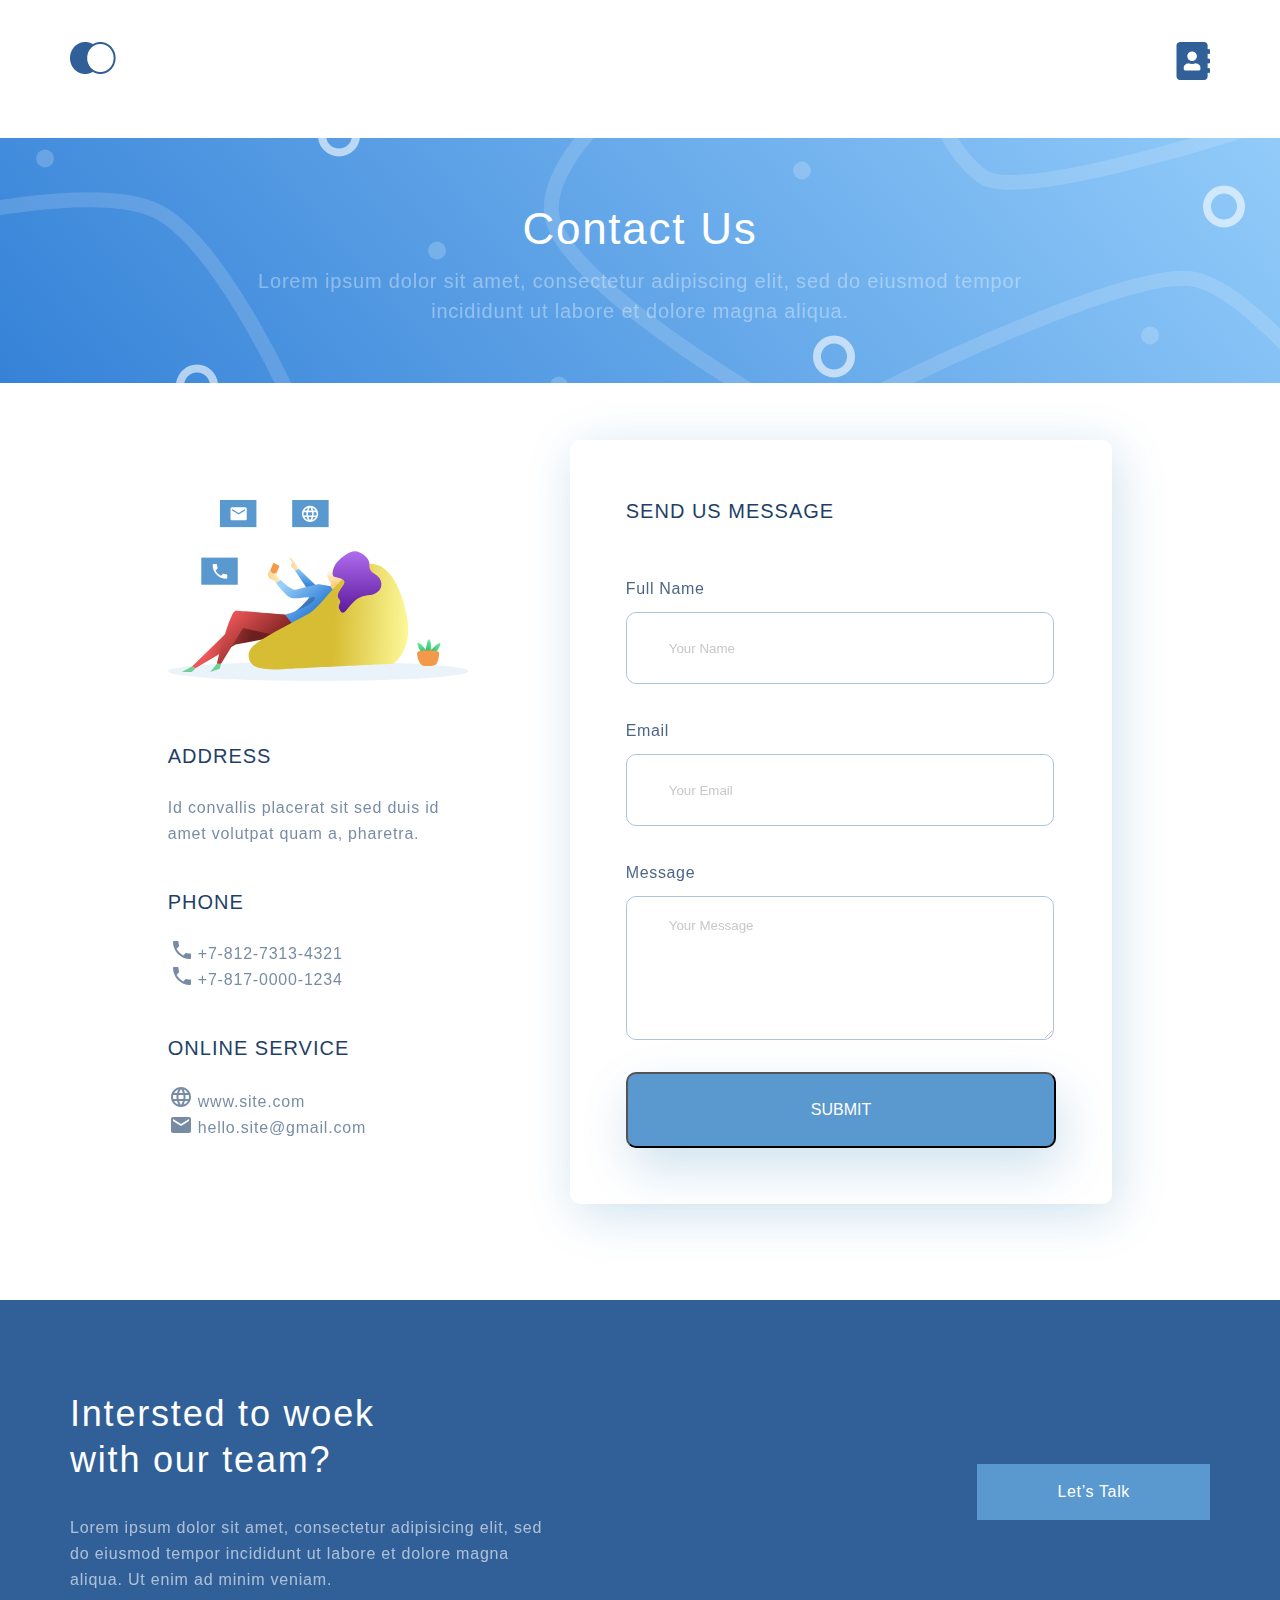
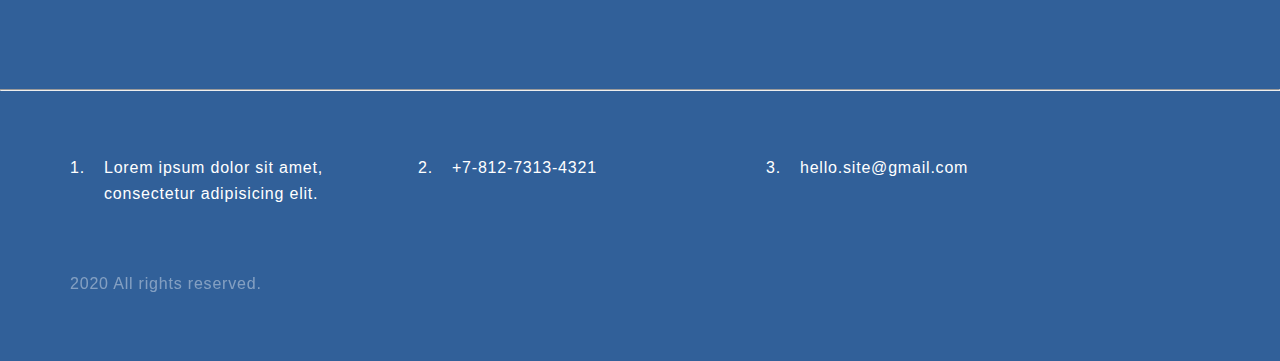
==== commit 8648587d: "optimized images & plugged sass" ====
--- a/contact.html
+++ b/contact.html
@@ -10,83 +10,87 @@
 </head>
 
 <body>
-    <div class="top__contact">
-        <div class="menu container contact__menu">
-            <a href="index.html"><img src="image/home.png" alt="icon"></a>
-            <a href="contact.html"><img src="image/contact.png" alt=""></a>
+    <div class="wrapper">
+        <div class="content">
+            <div class="top__contact">
+                <div class="menu container contact__menu">
+                    <a href="index.html"><img src="image/home.png" alt="icon"></a>
+                    <a href="contact.html"><img src="image/contact.png" alt=""></a>
+                </div>
+                <div class="contact-us">
+                    <div class="container">
+                        <h2 class="contact-us__heading">Contact Us</h2>
+                        <p class='contact-us__text paragraph'>Lorem ipsum dolor sit amet, consectetur adipiscing elit,
+                            sed do
+                            eiusmod tempor
+                            incididunt ut labore et dolore magna aliqua.</p>
+                    </div>
+                </div>
+
+            </div>
+
+            <div class="contact__block container">
+                <div class="contact__block_info">
+                    <img src="image/form-image.svg" alt="desktop">
+                    <h4 class="heading__mini address__info info">Address</h4>
+                    <p class="paragraph address__text">Id convallis placerat sit sed duis id amet volutpat quam a,
+                        pharetra.</p>
+                    <h4 class="heading__mini info">Phone</h4>
+                    <ul class="phone__list paragraph">
+                        <li>+7-812-7313-4321</li>
+                        <li>+7-817-0000-1234</li>
+                    </ul>
+                    <h4 class="heading__mini info">Online service</h4>
+                    <ul class="online__list paragraph">
+                        <li class="site__info">www.site.com</li>
+                        <li class="email__info">hello.site@gmail.com</li>
+                    </ul>
+                </div>
+                <div class="form__block">
+                    <h4 class="form__block_heading heading__mini">Send us message</h4>
+                    <form class="form" action="#">
+                        <label for="name" class="form__text">Full Name</label>
+                        <input id="name" class="form__input" type="text" placeholder="Your Name">
+                        <label for="email" class="form__text">Email</label>
+                        <input id="email" class="form__input" type="email" placeholder="Your Email">
+                        <label for="message" class="form__text">Message</label>
+                        <textarea class="form__input form__input_text" name="message" id="message" cols="30" rows="10"
+                            placeholder="Your Message"></textarea>
+                        <button class="button__form" type="submit">Submit</button>
+                    </form>
+                </div>
+            </div>
+
+            <div class="map container">
+                <script async
+                    src="https://api-maps.yandex.ru/services/constructor/1.0/js/?um=constructor%3Af380bbf35708a06330177590376b1c4d9c4ef897fdb4c2c6bf25a6682090e16a&amp;width=100%25&amp;height=400&amp;lang=ru_RU&amp;scroll=true"></script>
+            </div>
         </div>
-        <div class="contact-us">
-            <div class="container">
-                <h2 class="contact-us__heading">Contact Us</h2>
-                <p class='contact-us__text paragraph'>Lorem ipsum dolor sit amet, consectetur adipiscing elit, sed do
-                    eiusmod tempor
-                    incididunt ut labore et dolore magna aliqua.</p>
+        <div class="footer">
+            <div class="footer__top container">
+                <div class="footer__text">
+                    <h3 class="footer__heading heading">Intersted to woek with our team?</h3>
+                    <p class="footer__paragraph paragraph">Lorem ipsum dolor sit amet, consectetur adipisicing elit, sed
+                        do
+                        eiusmod tempor incididunt ut labore et dolore magna aliqua. Ut enim ad minim veniam.</p>
+                </div>
+                <a class="footer__link" href="#">Let’s Talk</a>
+            </div>
+            <hr>
+            <div class="footer__low container">
+                <div class="footer__list">
+                    <span class="list__item list__item-1">Lorem ipsum dolor sit amet, consectetur adipisicing
+                        elit.</span>
+                    <span class="list__item list__item-2">+7-812-7313-4321</span>
+                    <span class="list__item list__item-3">hello.site@gmail.com</span>
+                </div>
+                <div class="copy__block">
+                    <p class="copy__text">2020 All rights reserved.</p>
+                </div>
             </div>
         </div>
 
     </div>
-
-    <div class="contact__block container">
-        <div class="contact__block_info">
-            <img src="image/form-image.svg" alt="desktop">
-            <h4 class="heading__mini address__info info">Address</h4>
-            <p class="paragraph address__text">Id convallis placerat sit sed duis id amet volutpat quam a, pharetra.</p>
-            <h4 class="heading__mini info">Phone</h4>
-            <ul class="phone__list paragraph">
-                <li>+7-812-7313-4321</li>
-                <li>+7-817-0000-1234</li>
-            </ul>
-            <h4 class="heading__mini info">Online service</h4>
-            <ul class="online__list paragraph">
-                <li class="site__info">www.site.com</li>
-                <li class="email__info">hello.site@gmail.com</li>
-            </ul>
-        </div>
-        <div class="form__block">
-            <h4 class="form__block_heading heading__mini">Send us message</h4>
-            <form class="form" action="#">
-                <label for="name" class="form__text">Full Name</label>
-                <input id="name" class="form__input" type="text" placeholder="Your Name">
-                <label for="email" class="form__text">Email</label>
-                <input id="email" class="form__input" type="email" placeholder="Your Email">
-                <label for="message" class="form__text">Message</label>
-                <textarea class="form__input form__input_text" name="message" id="message" cols="30" rows="10"
-                    placeholder="Your Message"></textarea>
-                <button class="button__form" type="submit">Submit</button>
-            </form>
-        </div>
-    </div>
-
-    <div class="map container">
-        <script type="text/javascript" charset="utf-8" async
-            src="https://api-maps.yandex.ru/services/constructor/1.0/js/?um=constructor%3Af380bbf35708a06330177590376b1c4d9c4ef897fdb4c2c6bf25a6682090e16a&amp;width=100%25&amp;height=400&amp;lang=ru_RU&amp;scroll=true"></script>
-    </div>
-
-    <div class="footer">
-        <div class="footer__top container">
-            <div class="footer__text">
-                <h3 class="footer__heading heading">Intersted to woek with our team?</h3>
-                <p class="footer__paragraph paragraph">Lorem ipsum dolor sit amet, consectetur adipisicing elit, sed do
-                    eiusmod tempor incididunt ut labore et dolore magna aliqua. Ut enim ad minim veniam.</p>
-            </div>
-            <a class="footer__link" href="#">Let’s Talk</a>
-        </div>
-        <hr>
-        <div class="footer__low container">
-            <div class="footer__list">
-                <span class="list__item list__item-1">Lorem ipsum dolor sit amet, consectetur adipisicing
-                    elit.</span>
-                <span class="list__item list__item-2">+7-812-7313-4321</span>
-                <span class="list__item list__item-3">hello.site@gmail.com</span>
-            </div>
-            <div class="copy__block">
-                <p class="copy__text">2020 All rights reserved.</p>
-            </div>
-        </div>
-    </div>
-
-
-
 </body>
 
 </html>--- a/style.css
+++ b/style.css
@@ -1,702 +1,749 @@
 * {
-    font-family: sans-serif;
-    margin: 0;
-    padding: 0;
+  font-family: sans-serif;
+  margin: 0;
+  padding: 0;
 }
 
 .wrapper {
-    display: flex;
-    flex-direction: column;
-    height: 100vh;
+  display: -webkit-box;
+  display: -ms-flexbox;
+  display: flex;
+  -webkit-box-orient: vertical;
+  -webkit-box-direction: normal;
+      -ms-flex-direction: column;
+          flex-direction: column;
+  height: 100vh;
 }
 
 .content {
-    flex-grow: 1;
+  -webkit-box-flex: 1;
+      -ms-flex-positive: 1;
+          flex-grow: 1;
 }
 
 .top {
-    background: linear-gradient(0deg, #EBF3FB 8.84%, rgba(152, 195, 232, 0) 31.12%);
+  background: -webkit-gradient(linear, left bottom, left top, color-stop(8.84%, #EBF3FB), color-stop(31.12%, rgba(152, 195, 232, 0)));
+  background: linear-gradient(0deg, #EBF3FB 8.84%, rgba(152, 195, 232, 0) 31.12%);
 }
 
 .container {
-    max-width: 1140px;
-    margin: 0 auto;
+  max-width: 1140px;
+  margin: 0 auto;
 }
 
 .top__content {
-    display: flex;
-    flex-direction: column;
+  display: -webkit-box;
+  display: -ms-flexbox;
+  display: flex;
+  -webkit-box-orient: vertical;
+  -webkit-box-direction: normal;
+      -ms-flex-direction: column;
+          flex-direction: column;
 }
 
 .menu {
-    display: flex;
-    justify-content: space-between;
-    padding-top: 42px;
+  display: -webkit-box;
+  display: -ms-flexbox;
+  display: flex;
+  -webkit-box-pack: justify;
+      -ms-flex-pack: justify;
+          justify-content: space-between;
+  padding-top: 42px;
 }
 
 .top__info {
-    padding-top: 115px;
-    padding-bottom: 190px;
-    flex-grow: 1;
-    background: url(image/illustration.png);
-    background-repeat: no-repeat;
-    background-position: right center;
-    background-size: 44%;
+  padding-top: 115px;
+  padding-bottom: 190px;
+  -webkit-box-flex: 1;
+      -ms-flex-positive: 1;
+          flex-grow: 1;
+  background: url(image/illustration.png);
+  background-repeat: no-repeat;
+  background-position: right center;
+  background-size: 44%;
 }
 
 .paragraph {
-    font-weight: 400;
-    line-height: 26px;
-    font-size: 16px;
-    letter-spacing: 0.05em;
-    color: #1F3F68;
-    opacity: 0.6;
+  font-weight: 400;
+  line-height: 26px;
+  font-size: 16px;
+  letter-spacing: 0.05em;
+  color: #1F3F68;
+  opacity: 0.6;
 }
 
 .top__heading {
-    font-size: 64px;
-    color: #1f3f68;
-    max-width: 510px;
-    font-weight: 300;
-    line-height: 74px;
-    letter-spacing: 0.04em;
-    padding-bottom: 32px;
+  font-size: 64px;
+  color: #1f3f68;
+  max-width: 510px;
+  font-weight: 300;
+  line-height: 74px;
+  letter-spacing: 0.04em;
+  padding-bottom: 32px;
 }
 
 .top__paragraph {
-    max-width: 425px;
-    font-weight: 400;
-    line-height: 26px;
-    font-size: 16px;
-    letter-spacing: 0.05em;
-    opacity: 0.6;
-    color: #1F3F68;
-    padding-bottom: 71px;
+  max-width: 425px;
+  font-weight: 400;
+  line-height: 26px;
+  font-size: 16px;
+  letter-spacing: 0.05em;
+  opacity: 0.6;
+  color: #1F3F68;
+  padding-bottom: 71px;
 }
 
 .top__button {
-    font-weight: 400;
-    line-height: 26px;
-    font-size: 16px;
-    letter-spacing: 0.04em;
-    text-align: center;
-    color: #FFFFFF;
-    background: #5A98D0;
-    border-radius: 10px;
-    box-shadow: 5px 10px 20px rgba(53, 110, 173, 0.2);
-    text-decoration: none;
-    padding: 15px 50px;
-    display: inline-block;
+  font-weight: 400;
+  line-height: 26px;
+  font-size: 16px;
+  letter-spacing: 0.04em;
+  text-align: center;
+  color: #FFFFFF;
+  background: #5A98D0;
+  border-radius: 10px;
+  -webkit-box-shadow: 5px 10px 20px rgba(53, 110, 173, 0.2);
+          box-shadow: 5px 10px 20px rgba(53, 110, 173, 0.2);
+  text-decoration: none;
+  padding: 15px 50px;
+  display: inline-block;
 }
 
 .what-we-do__heading {
-    font-weight: 300;
-    color: #000000;
-    line-height: 46px;
-    text-align: center;
-    letter-spacing: 0.05em;
-    font-size: 36px;
-    padding-top: 64px;
-    padding-bottom: 64px;
+  font-weight: 300;
+  color: #000000;
+  line-height: 46px;
+  text-align: center;
+  letter-spacing: 0.05em;
+  font-size: 36px;
+  padding-top: 64px;
+  padding-bottom: 64px;
 }
 
 .what-we-do__content {
-    display: flex;
-    justify-content: space-around;
-    padding-bottom: 64px;
+  display: -webkit-box;
+  display: -ms-flexbox;
+  display: flex;
+  -ms-flex-pack: distribute;
+      justify-content: space-around;
+  padding-bottom: 64px;
 }
 
 .card {
-    max-height: 480px;
-    display: flex;
-    flex-direction: column;
-    max-width: 359px;
-    background: #FFFFFF;
-    border-radius: 10px;
-    box-shadow: 5px 20px 50px rgba(16, 112, 177, 0.2);
-    box-sizing: border-box;
-    padding: 44px 32px;
+  max-height: 480px;
+  display: -webkit-box;
+  display: -ms-flexbox;
+  display: flex;
+  -webkit-box-orient: vertical;
+  -webkit-box-direction: normal;
+      -ms-flex-direction: column;
+          flex-direction: column;
+  max-width: 359px;
+  background: #FFFFFF;
+  border-radius: 10px;
+  -webkit-box-shadow: 5px 20px 50px rgba(16, 112, 177, 0.2);
+          box-shadow: 5px 20px 50px rgba(16, 112, 177, 0.2);
+  -webkit-box-sizing: border-box;
+          box-sizing: border-box;
+  padding: 44px 32px;
 }
 
 .card__image {
-    align-self: center;
+  -ms-flex-item-align: center;
+      -ms-grid-row-align: center;
+      align-self: center;
 }
 
 .card__link {
-    text-decoration: none;
-    font-weight: 400;
-    font-size: 14px;
-    line-height: 30px;
-    letter-spacing: 0.05em;
-    color: #5A98D0;
+  text-decoration: none;
+  font-weight: 400;
+  font-size: 14px;
+  line-height: 30px;
+  letter-spacing: 0.05em;
+  color: #5A98D0;
 }
 
 .heading__mini {
-    font-size: 20px;
-    line-height: 30px;
-    color: #1f3f68;
-    font-weight: 400;
-    letter-spacing: 0.05em;
-    text-transform: uppercase;
+  font-size: 20px;
+  line-height: 30px;
+  color: #1f3f68;
+  font-weight: 400;
+  letter-spacing: 0.05em;
+  text-transform: uppercase;
 }
 
 .card__heading {
-    padding-top: 48px;
-    padding-bottom: 15px;
+  padding-top: 48px;
+  padding-bottom: 15px;
 }
 
 .card__link {
-    margin-top: 27px;
+  margin-top: 27px;
 }
 
 .project {
-    display: flex;
-    flex-direction: column;
-    margin-bottom: 64px;
+  display: -webkit-box;
+  display: -ms-flexbox;
+  display: flex;
+  -webkit-box-orient: vertical;
+  -webkit-box-direction: normal;
+      -ms-flex-direction: column;
+          flex-direction: column;
+  margin-bottom: 64px;
 }
 
 .project__heading {
-    font-weight: 300;
-    line-height: 46px;
-    text-align: center;
-    letter-spacing: 0.05em;
-    color: #000000;
-    font-size: 36px;
-    padding-bottom: 32px;
+  font-weight: 300;
+  line-height: 46px;
+  text-align: center;
+  letter-spacing: 0.05em;
+  color: #000000;
+  font-size: 36px;
+  padding-bottom: 32px;
 }
 
 .project__text {
-    text-align: center;
+  text-align: center;
 }
 
 .project__box {
-    padding-top: 64px;
+  padding-top: 64px;
 }
 
 .project__smart {
-    position: relative;
+  position: relative;
 }
 
 .project__smart_text {
-    font-weight: 400;
-    line-height: 46px;
-    font-size: 32px;
-    color: #FFFFFF;
-    text-align: right;
-    letter-spacing: 0.05em;
-    position: absolute;
-    top: 64px;
-    right: 64px;
+  font-weight: 400;
+  line-height: 46px;
+  font-size: 32px;
+  color: #FFFFFF;
+  text-align: right;
+  letter-spacing: 0.05em;
+  position: absolute;
+  top: 64px;
+  right: 64px;
 }
 
 .project__app {
-    display: flex;
-    justify-content: space-between;
-    margin-top: 32px;
+  display: -webkit-box;
+  display: -ms-flexbox;
+  display: flex;
+  -webkit-box-pack: justify;
+      -ms-flex-pack: justify;
+          justify-content: space-between;
+  margin-top: 32px;
 }
 
 .project__app_sparklite {
-    position: relative;
-    margin-right: 32px;
+  position: relative;
+  margin-right: 32px;
 }
 
 .project__app_text {
-    position: absolute;
-    font-weight: 400;
-    line-height: 46px;
-    letter-spacing: 0.05em;
-    color: #FFFFFF;
-    font-size: 28px;
-    top: 32px;
-    left: 32px;
+  position: absolute;
+  font-weight: 400;
+  line-height: 46px;
+  letter-spacing: 0.05em;
+  color: #FFFFFF;
+  font-size: 28px;
+  top: 32px;
+  left: 32px;
 }
 
 .project__app_car {
-    position: relative;
+  position: relative;
 }
 
 .project__img {
-    width: 100%;
+  width: 100%;
 }
 
 /*Contact*/
 .contact-us {
-    padding-top: 54px;
-    padding-bottom: 57px;
-    background: url(image/contactus.svg);
-    background-position: center;
-    background-repeat: no-repeat;
-    margin-top: 54px;
-    margin-bottom: 57px;
+  padding-top: 54px;
+  padding-bottom: 57px;
+  background: url(image/contactus.svg);
+  background-position: center;
+  background-repeat: no-repeat;
+  margin-top: 54px;
+  margin-bottom: 57px;
 }
 
 .contact-us__heading {
-    font-weight: 500;
-    font-size: 44px;
-    line-height: 74px;
-    letter-spacing: 0.04em;
-    text-align: center;
-    color: #FFFFFF;
+  font-weight: 500;
+  font-size: 44px;
+  line-height: 74px;
+  letter-spacing: 0.04em;
+  text-align: center;
+  color: #FFFFFF;
 }
 
 .contact-us__text {
-    font-weight: 400;
-    line-height: 30px;
-    font-size: 20px;
-    letter-spacing: 0.04em;
-    text-align: center;
-    color: rgba(255, 255, 255, 0.6);
-    margin-left: 160px;
-    margin-right: 160px;
+  font-weight: 400;
+  line-height: 30px;
+  font-size: 20px;
+  letter-spacing: 0.04em;
+  text-align: center;
+  color: rgba(255, 255, 255, 0.6);
+  margin-left: 160px;
+  margin-right: 160px;
 }
 
 .contact__block {
-    display: flex;
-    justify-content: center;
-    padding-bottom: 96px;
+  display: -webkit-box;
+  display: -ms-flexbox;
+  display: flex;
+  -webkit-box-pack: center;
+      -ms-flex-pack: center;
+          justify-content: center;
+  padding-bottom: 96px;
 }
 
 .contact__block_info {
-    padding-top: 60px;
-    margin-right: 101px;
+  padding-top: 60px;
+  margin-right: 101px;
 }
 
 .address__info {
-    padding-top: 56px;
-
+  padding-top: 56px;
 }
 
 .address__text {
-    max-width: 299px;
-    margin-bottom: 40px;
+  max-width: 299px;
+  margin-bottom: 40px;
 }
 
 .info {
-    padding-bottom: 24px;
+  padding-bottom: 24px;
 }
 
 .phone__list {
-    margin-bottom: 40px;
-    list-style-image: url(image/phone.svg);
-    padding-left: 30px;
+  margin-bottom: 40px;
+  list-style-image: url(image/phone.svg);
+  padding-left: 30px;
 }
 
 .online__list {
-    padding-left: 30px;
+  padding-left: 30px;
 }
 
 .email__info {
-    list-style-image: url(image/letter.svg);
+  list-style-image: url(image/letter.svg);
 }
 
 .site__info {
-    list-style-image: url(image/globe.svg);
+  list-style-image: url(image/globe.svg);
 }
 
 .form__block {
-    background: #FFFFFF;
-    border-radius: 10px;
-    box-shadow: 5px 10px 50px rgba(16, 112, 177, 0.2);
-    box-sizing: border-box;
-    padding: 56px;
+  background: #FFFFFF;
+  border-radius: 10px;
+  -webkit-box-shadow: 5px 10px 50px rgba(16, 112, 177, 0.2);
+          box-shadow: 5px 10px 50px rgba(16, 112, 177, 0.2);
+  -webkit-box-sizing: border-box;
+          box-sizing: border-box;
+  padding: 56px;
 }
 
 .form {
-    display: flex;
-    flex-direction: column;
+  display: -webkit-box;
+  display: -ms-flexbox;
+  display: flex;
+  -webkit-box-orient: vertical;
+  -webkit-box-direction: normal;
+      -ms-flex-direction: column;
+          flex-direction: column;
 }
 
 .form__block_heading {
-    padding-bottom: 48px;
+  padding-bottom: 48px;
 }
 
 .form__text {
-    font-weight: 400;
-    line-height: 30px;
-    font-size: 16px;
-    letter-spacing: 0.04em;
-    opacity: 0.8;
-    color: #1F3F68;
-    padding-bottom: 8px;
+  font-weight: 400;
+  line-height: 30px;
+  font-size: 16px;
+  letter-spacing: 0.04em;
+  opacity: 0.8;
+  color: #1F3F68;
+  padding-bottom: 8px;
 }
 
 .form__input {
-    border: 1px solid #356EAD;
-    box-sizing: border-box;
-    border-radius: 10px;
-    opacity: 0.4;
-    margin-bottom: 32px;
-    width: 428px;
-    height: 72px;
-    padding-left: 42px;
+  border: 1px solid #356EAD;
+  -webkit-box-sizing: border-box;
+          box-sizing: border-box;
+  border-radius: 10px;
+  opacity: 0.4;
+  margin-bottom: 32px;
+  width: 428px;
+  height: 72px;
+  padding-left: 42px;
 }
 
 .form__input_text {
-    height: 144px;
-    padding-top: 21px;
+  height: 144px;
+  padding-top: 21px;
 }
 
 .button__form {
-    background: #5a98d0;
-    box-shadow: 5px 20px 50px rgba(16, 112, 177, 0.2);
-    border-radius: 10px;
-    font-weight: 500;
-    font-size: 16px;
-    line-height: 26px;
-    text-align: center;
-    color: #fff;
-    text-transform: uppercase;
-    padding: 23px 183px;
+  background: #5a98d0;
+  -webkit-box-shadow: 5px 20px 50px rgba(16, 112, 177, 0.2);
+          box-shadow: 5px 20px 50px rgba(16, 112, 177, 0.2);
+  border-radius: 10px;
+  font-weight: 500;
+  font-size: 16px;
+  line-height: 26px;
+  text-align: center;
+  color: #fff;
+  text-transform: uppercase;
+  padding: 23px 183px;
 }
 
 /*FOOTER*/
 .footer {
-    background: #316099;
+  background: #316099;
 }
 
 .footer__top {
-    padding-top: 91px;
-    padding-bottom: 96px;
+  padding-top: 91px;
+  padding-bottom: 96px;
+  display: -webkit-box;
+  display: -ms-flexbox;
+  display: flex;
+  -webkit-box-pack: justify;
+      -ms-flex-pack: justify;
+          justify-content: space-between;
+}
+
+.footer__heading {
+  max-width: 340px;
+  font-weight: 400;
+  line-height: 46px;
+  letter-spacing: 0.05em;
+  color: #FFFFFF;
+  font-size: 36px;
+  padding-bottom: 32px;
+}
+
+.footer__paragraph {
+  max-width: 495px;
+  font-weight: 400;
+  line-height: 26px;
+  letter-spacing: 0.05em;
+  color: #FFFFFF;
+  opacity: 0.6;
+  font-size: 16px;
+}
+
+.footer__link {
+  font-weight: 400;
+  max-height: 26px;
+  display: inline-block;
+  line-height: 26px;
+  text-align: center;
+  letter-spacing: 0.04em;
+  color: #FFFFFF;
+  font-size: 16px;
+  background: #5A98D0;
+  padding: 15px 80px;
+  text-decoration: none;
+  -ms-flex-item-align: center;
+      -ms-grid-row-align: center;
+      align-self: center;
+}
+
+.footer__low {
+  padding-top: 64px;
+  padding-bottom: 64px;
+}
+
+.footer__list {
+  display: -webkit-box;
+  display: -ms-flexbox;
+  display: flex;
+  -webkit-box-pack: start;
+      -ms-flex-pack: start;
+          justify-content: flex-start;
+  font-weight: 400;
+  line-height: 26px;
+  letter-spacing: 0.05em;
+  color: #FFFFFF;
+  font-size: 16px;
+  padding-bottom: 64px;
+}
+
+.list__item {
+  max-width: 316px;
+  margin-right: 32px;
+  -webkit-box-flex: 1;
+      -ms-flex-positive: 1;
+          flex-grow: 1;
+  display: -webkit-box;
+  display: -ms-flexbox;
+  display: flex;
+}
+
+.list__item-1::before {
+  content: "1.";
+  margin-right: 19px;
+  display: block;
+}
+
+.list__item-2::before {
+  content: "2.";
+  margin-right: 19px;
+  display: block;
+}
+
+.list__item-3::before {
+  content: "3.";
+  margin-right: 19px;
+  display: block;
+}
+
+.copy__text {
+  font-weight: 400;
+  line-height: 26px;
+  letter-spacing: 0.05em;
+  color: #FFFFFF;
+  opacity: 0.4;
+  font-size: 16px;
+}
+
+@media (max-width: 1024px) {
+  .container {
+    margin-right: 32px;
+    margin-left: 32px;
+  }
+  .top__info {
+    background-position: right 260px;
+  }
+  .what-we-do__content {
+    padding-bottom: 95px;
+    -webkit-box-orient: vertical;
+    -webkit-box-direction: normal;
+        -ms-flex-direction: column;
+            flex-direction: column;
+    -webkit-box-align: center;
+        -ms-flex-align: center;
+            align-items: center;
+  }
+  .card {
+    margin-bottom: 32px;
+    padding: 40px 30px;
+  }
+  .project {
+    margin-bottom: 109px;
+  }
+  .footer__top {
+    padding: 47px 92px 64px;
+  }
+  .footer__link {
+    padding: 3px 40px 10px;
+  }
+  .footer__paragraph {
+    max-width: 336px;
+  }
+  .footer__low {
+    padding-right: 92px;
+    padding-left: 92px;
+  }
+  .footer__list {
+    -webkit-box-orient: vertical;
+    -webkit-box-direction: normal;
+        -ms-flex-direction: column;
+            flex-direction: column;
+  }
+  .list__item {
+    max-width: 100%;
+  }
+  .list__item-1::before {
+    margin-right: 36px;
+  }
+  .list__item-2::before {
+    margin-right: 36px;
+  }
+  .list__item-3::before {
+    margin-right: 36px;
+  }
+  /*Contact*/
+  .contact__menu {
+    padding-top: 18px;
+  }
+  .contact-us {
+    margin-top: 49px;
+    margin-bottom: 40px;
+  }
+  .contact-us__text {
+    margin-left: 100px;
+    margin-right: 100px;
+  }
+  .contact__block {
+    -webkit-box-orient: vertical;
+    -webkit-box-direction: normal;
+        -ms-flex-direction: column;
+            flex-direction: column;
+    -webkit-box-align: center;
+        -ms-flex-align: center;
+            align-items: center;
+    padding-bottom: 64px;
+  }
+  .contact__block_info {
+    margin-bottom: 64px;
+    margin-right: 0;
+  }
+  .form__block_heading {
+    max-width: 100px;
+  }
+  .form__input {
+    width: 412px;
+    height: 70px;
+  }
+  .form__input_text {
+    height: 140px;
+  }
+  .button__form {
+    padding: 22px 175px;
+  }
+}
+
+@media (max-width: 667px) {
+  .container {
+    margin-right: 16px;
+    margin-left: 16px;
+  }
+  .top__info {
+    -webkit-box-orient: vertical;
+    -webkit-box-direction: normal;
+        -ms-flex-direction: column;
+            flex-direction: column;
+    -webkit-box-pack: center;
+        -ms-flex-pack: center;
+            justify-content: center;
+    padding-top: 36px;
+    padding-bottom: 41px;
+    background: none;
+    display: -webkit-box;
+    display: -ms-flexbox;
     display: flex;
-    justify-content: space-between;
-}
-
-.footer__heading {
-    max-width: 340px;
-    font-weight: 400;
-    line-height: 46px;
-    letter-spacing: 0.05em;
-    color: #FFFFFF;
-    font-size: 36px;
+  }
+  .menu {
+    padding-top: 24px;
+  }
+  .top__heading {
+    line-height: 38px;
+    text-align: center;
+    padding-bottom: 12px;
+    font-size: 32px;
+  }
+  .top__paragraph {
+    text-align: center;
     padding-bottom: 32px;
-}
-
-.footer__paragraph {
-    max-width: 495px;
-    font-weight: 400;
-    line-height: 26px;
-    letter-spacing: 0.05em;
-    color: #FFFFFF;
-    opacity: 0.6;
+  }
+  .top__button {
+    font-size: 12px;
+    padding: 0 12px;
+    -ms-flex-item-align: center;
+        -ms-grid-row-align: center;
+        align-self: center;
+  }
+  .what-we-do__content {
+    padding-bottom: 32px;
+  }
+  .what-we-do__heading {
+    line-height: 28px;
+    padding-top: 48px;
+    padding-bottom: 32px;
+    font-size: 24px;
+  }
+  .project__box {
+    padding-top: 82px;
+  }
+  .project__smart_text {
     font-size: 16px;
-}
-
-.footer__link {
-    font-weight: 400;
-    max-height: 26px;
-    display: inline-block;
-    line-height: 26px;
+    line-height: 19px;
+    top: 16px;
+    right: 16px;
+  }
+  .project__app {
+    display: -webkit-box;
+    display: -ms-flexbox;
+    display: flex;
+    -webkit-box-orient: vertical;
+    -webkit-box-direction: normal;
+        -ms-flex-direction: column;
+            flex-direction: column;
+    margin-top: 16px;
+  }
+  .project__app_sparklite {
+    margin-right: 0;
+    margin-bottom: 16px;
+  }
+  .project__app_text {
+    font-size: 16px;
+    line-height: 19px;
+    top: 16px;
+    left: 16px;
+  }
+  .footer__top {
+    padding: 18px 0 41px;
+    -webkit-box-orient: vertical;
+    -webkit-box-direction: normal;
+        -ms-flex-direction: column;
+            flex-direction: column;
+  }
+  .footer__text {
     text-align: center;
-    letter-spacing: 0.04em;
-    color: #FFFFFF;
+    margin-bottom: 40px;
+  }
+  .footer__low {
+    padding: 32px 0;
+  }
+  .footer__list {
+    padding-bottom: 37px;
+  }
+  .list__item-1::before {
+    margin-right: 23px;
+  }
+  .list__item-2::before {
+    margin-right: 23px;
+  }
+  .list__item-3::before {
+    margin-right: 23px;
+  }
+  /*Contact*/
+  .contact-us {
+    margin-top: 40px;
+  }
+  .contact-us__heading {
+    font-size: 24px;
+    line-height: 28px;
+  }
+  .contact-us__text {
     font-size: 16px;
-    background: #5A98D0;
-    padding: 15px 80px;
-    text-decoration: none;
-    align-self: center;
-}
-
-.footer__low {
-    padding-top: 64px;
-    padding-bottom: 64px;
-}
-
-.footer__list {
-    display: flex;
-    justify-content: flex-start;
-    font-weight: 400;
-    line-height: 26px;
-    letter-spacing: 0.05em;
-    color: #FFFFFF;
-    font-size: 16px;
-    padding-bottom: 64px;
-}
-
-.list__item {
-    max-width: 316px;
-    margin-right: 32px;
-    flex-grow: 1;
-    display: flex;
-}
-
-.list__item-1::before {
-    content: "1.";
-    margin-right: 19px;
-    display: block;
-}
-
-.list__item-2::before {
-    content: "2.";
-    margin-right: 19px;
-    display: block;
-}
-
-.list__item-3::before {
-    content: "3.";
-    margin-right: 19px;
-    display: block;
-}
-
-.copy__text {
-    font-weight: 400;
-    line-height: 26px;
-    letter-spacing: 0.05em;
-    color: #FFFFFF;
-    opacity: 0.4;
-    font-size: 16px;
-}
-
-@media (max-width: 1024px) {
-    .container {
-        margin-right: 32px;
-        margin-left: 32px;
-    }
-
-    .top__info {
-        background-position: right 260px;
-    }
-
-    .what-we-do__content {
-        padding-bottom: 95px;
-        flex-direction: column;
-        align-items: center;
-    }
-
-    .card {
-        margin-bottom: 32px;
-        padding: 40px 30px;
-    }
-
-    .project {
-        margin-bottom: 109px;
-    }
-
-    .footer__top {
-        padding: 47px 92px 64px;
-    }
-
-    .footer__link {
-        padding: 3px 40px 10px;
-    }
-
-    .footer__paragraph {
-        max-width: 336px;
-    }
-
-    .footer__low {
-        padding-right: 92px;
-        padding-left: 92px;
-    }
-
-    .footer__list {
-        flex-direction: column;
-    }
-
-    .list__item {
-        max-width: 100%;
-    }
-
-    .list__item-1::before {
-        margin-right: 36px;
-    }
-
-    .list__item-2::before {
-        margin-right: 36px;
-    }
-
-    .list__item-3::before {
-        margin-right: 36px;
-    }
-
-    /*Contact*/
-    .contact__menu {
-        padding-top: 18px;
-    }
-
-    .contact-us {
-        margin-top: 49px;
-        margin-bottom: 40px;
-    }
-
-    .contact-us__text {
-        margin-left: 100px;
-        margin-right: 100px;
-    }
-
-    .contact__block {
-        flex-direction: column;
-        align-items: center;
-        padding-bottom: 64px;
-    }
-
-    .contact__block_info {
-        margin-bottom: 64px;
-        margin-right: 0;
-    }
-
-    .form__block_heading {
-        max-width: 100px;
-    }
-
-    .form__input {
-        width: 412px;
-        height: 70px;
-    }
-
-    .form__input_text {
-        height: 140px;
-    }
-
-    .button__form {
-        padding: 22px 175px;
-    }
-
-}
-
-@media (max-width: 667px) {
-    .container {
-        margin-right: 16px;
-        margin-left: 16px;
-    }
-
-    .top__info {
-        flex-direction: column;
-        justify-content: center;
-        padding-top: 36px;
-        padding-bottom: 41px;
-        background: none;
-        display: flex;
-    }
-
-    .menu {
-        padding-top: 24px;
-    }
-
-    .top__heading {
-        line-height: 38px;
-        text-align: center;
-        padding-bottom: 12px;
-        font-size: 32px;
-    }
-
-    .top__paragraph {
-        text-align: center;
-        padding-bottom: 32px;
-    }
-
-    .top__button {
-        font-size: 12px;
-        padding: 0 12px;
-        align-self: center;
-    }
-
-    .what-we-do__content {
-        padding-bottom: 32px;
-    }
-
-    .what-we-do__heading {
-        line-height: 28px;
-        padding-top: 48px;
-        padding-bottom: 32px;
-        font-size: 24px;
-    }
-
-    .project__box {
-        padding-top: 82px;
-    }
-
-    .project__smart_text {
-        font-size: 16px;
-        line-height: 19px;
-        top: 16px;
-        right: 16px;
-    }
-
-    .project__app {
-        display: flex;
-        flex-direction: column;
-        margin-top: 16px;
-    }
-
-    .project__app_sparklite {
-        margin-right: 0;
-        margin-bottom: 16px;
-    }
-
-    .project__app_text {
-        font-size: 16px;
-        line-height: 19px;
-        top: 16px;
-        left: 16px;
-    }
-
-    .footer__top {
-        padding: 18px 0 41px;
-        flex-direction: column;
-    }
-
-    .footer__text {
-        text-align: center;
-        margin-bottom: 40px;
-    }
-
-    .footer__low {
-        padding: 32px 0;
-    }
-
-    .footer__list {
-        padding-bottom: 37px;
-    }
-
-    .list__item-1::before {
-        margin-right: 23px;
-    }
-
-    .list__item-2::before {
-        margin-right: 23px;
-    }
-
-    .list__item-3::before {
-        margin-right: 23px;
-    }
-
-    /*Contact*/
-    .contact-us {
-        margin-top: 40px;
-    }
-
-    .contact-us__heading {
-        font-size: 24px;
-        line-height: 28px;
-    }
-
-    .contact-us__text {
-        font-size: 16px;
-        margin: 0 15px;
-    }
-
-    .form__block {
-        padding: 36px;
-    }
-
-    .form__input {
-        width: 271px;
-        height: 46px;
-    }
-
-    .form__block_heading {
-        max-width: 100%;
-    }
-
-    .button__form {
-        padding: 22px 77px;
-    }
-
-    .form__input_text {
-        height: 92px;
-    }
-
-    .map {
-        margin-bottom: 32px;
-    }
-}+    margin: 0 15px;
+  }
+  .form__block {
+    padding: 36px;
+  }
+  .form__input {
+    width: 271px;
+    height: 46px;
+  }
+  .form__block_heading {
+    max-width: 100%;
+  }
+  .button__form {
+    padding: 22px 77px;
+  }
+  .form__input_text {
+    height: 92px;
+  }
+  .map {
+    margin-bottom: 32px;
+  }
+}
+/*# sourceMappingURL=style.css.map */